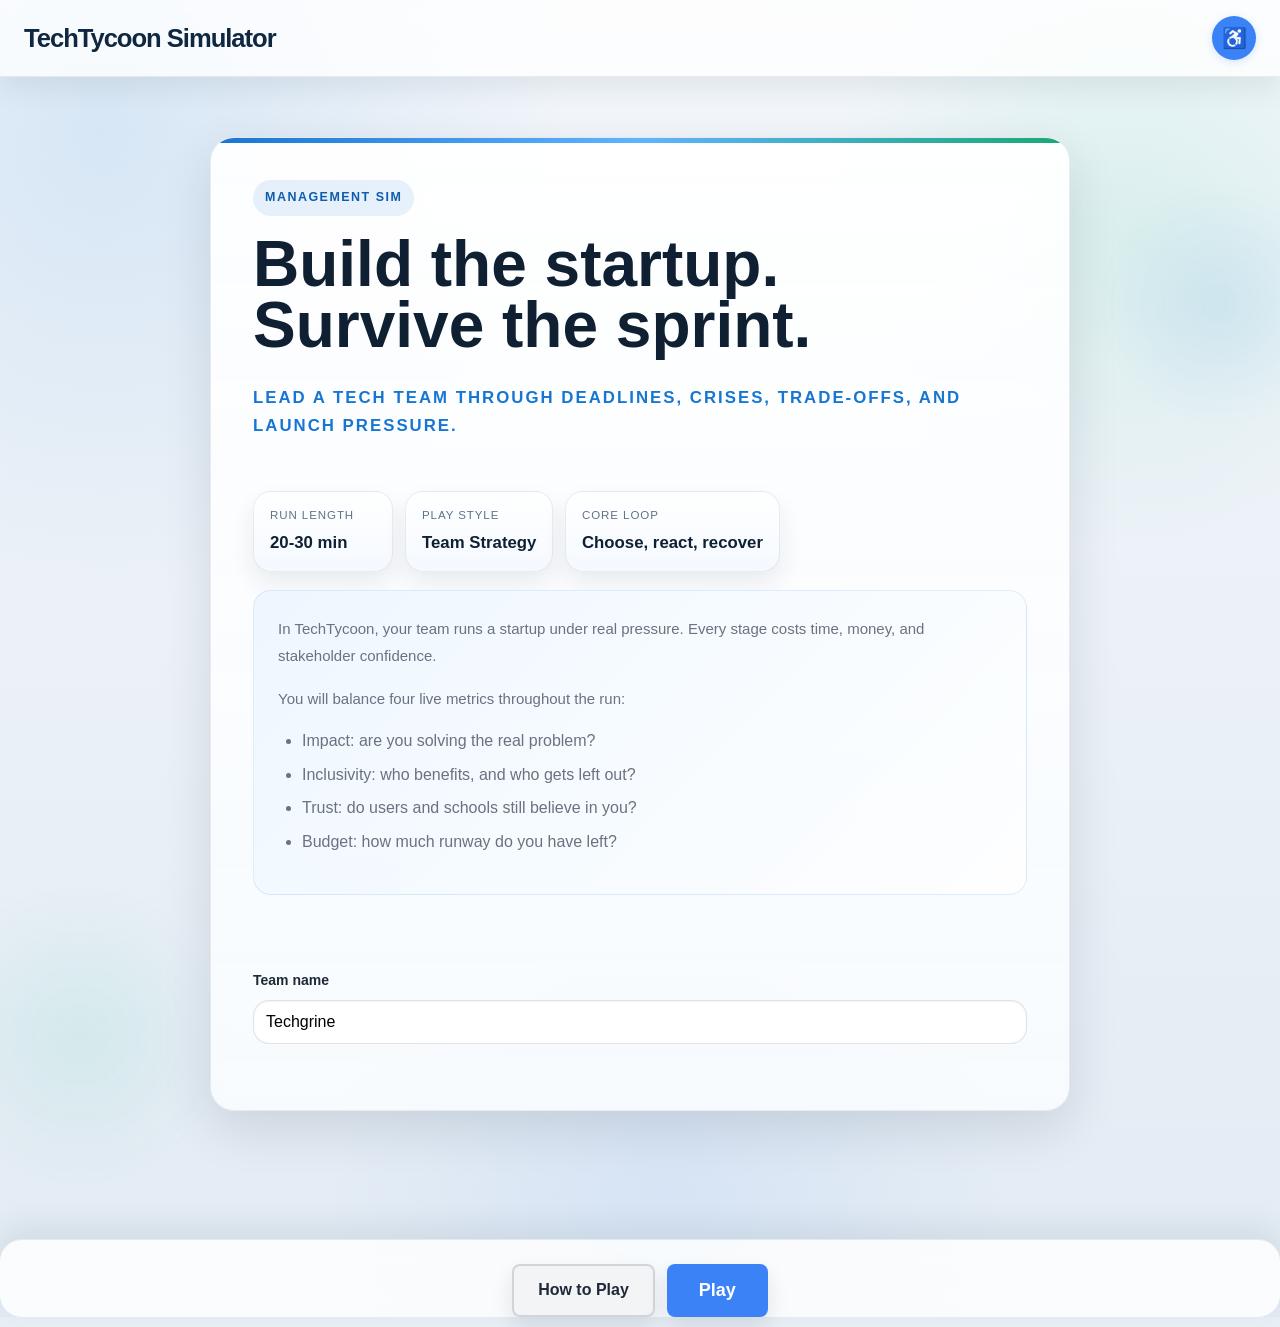
==== frontend/index.html @ 260cd744 "Add scenarios.json file" ====
<!DOCTYPE html>
<html lang="en">
<head>
  <meta charset="UTF-8">
  <meta name="viewport" content="width=device-width, initial-scale=1.0">
  <title>TechTycoon - Welcome</title>
  <link rel="stylesheet" href="css/base.css?v=20260316b">
  <link rel="stylesheet" href="css/avatars.css?v=20260316b">
</head>
<body class="page-landing">
  <nav class="topnav">
    <div class="topnav-content">
      <h1>TechTycoon Simulator</h1>
      <button class="access-btn" id="accessibility-toggle" aria-label="Accessibility settings" aria-expanded="false">&#9855;</button>
    </div>
  </nav>

  <div id="accessibility-panel" style="display: none;">
    <label>
      <input type="checkbox" id="high-contrast-toggle"> High Contrast Mode
    </label>
    <label>
      <input type="checkbox" id="big-text-toggle"> Large Text
    </label>
    <label>
      <input type="checkbox" id="tts-toggle"> Text-to-Speech
    </label>
    <button class="btn btn-primary" id="read-aloud-btn" style="display: none;">Read Aloud</button>
  </div>

  <main class="main-container main-container--menu">
    <section class="welcome-screen menu-shell">
      <div class="welcome-content menu-panel">
        <div class="menu-kicker">Management Sim</div>
        <h2>Build the startup. Survive the sprint.</h2>
        <p class="welcome-subtitle">Lead a tech team through deadlines, crises, trade-offs, and launch pressure.</p>

        <div class="menu-stat-row">
          <div class="menu-stat-card">
            <span>Run Length</span>
            <strong>20-30 min</strong>
          </div>
          <div class="menu-stat-card">
            <span>Play Style</span>
            <strong>Team Strategy</strong>
          </div>
          <div class="menu-stat-card">
            <span>Core Loop</span>
            <strong>Choose, react, recover</strong>
          </div>
        </div>

        <div class="welcome-description">
          <p>In TechTycoon, your team runs a startup under real pressure. Every stage costs time, money, and stakeholder confidence.</p>
          <p>You will balance four live metrics throughout the run:</p>
          <ul>
            <li>Impact: are you solving the real problem?</li>
            <li>Inclusivity: who benefits, and who gets left out?</li>
            <li>Trust: do users and schools still believe in you?</li>
            <li>Budget: how much runway do you have left?</li>
          </ul>
        </div>

        <div class="form-group">
          <label for="team-name">Team name</label>
          <input type="text" id="team-name" placeholder="Enter your team name" value="Techgrine">
        </div>
      </div>
    </section>
  </main>

  <footer class="nav-footer">
    <div class="button-group">
      <button class="btn btn-secondary" onclick="window.TechTycoonUI?.navigate('how-to-play.html') || (window.location.href='how-to-play.html')">How to Play</button>
      <button class="btn btn-primary btn-large" onclick="startGame()">Play</button>
    </div>
  </footer>

  <script src="js/gameState.js?v=20260316b"></script>
  <script src="js/accessibility.js?v=20260316b"></script>
  <script src="js/ui.js?v=20260316b"></script>
  <script src="js/index.js?v=20260316b"></script>
</body>
</html>
---- frontend/css/base.css ----
/* ============================================================================
   TECHTYCOON SIMULATOR — MULTI-PAGE APPLICATION
   Base styles for all pages
   ============================================================================ */

* {
  box-sizing: border-box;
}

html, body {
  margin: 0;
  padding: 0;
  min-height: 100vh;
  font-family: -apple-system, BlinkMacSystemFont, 'Segoe UI', 'Roboto', 'Oxygen', 'Ubuntu', 'Cantarell', sans-serif;
  background: #f8f9fa;
  color: #1f2937;
  line-height: 1.6;
  font-size: 16px;
}

/* ============================================================================
   TYPOGRAPHY
   ============================================================================ */
h1 {
  margin: 0;
  font-size: 24px;
  font-weight: 700;
  letter-spacing: -0.5px;
}

h2 {
  font-size: 28px;
  font-weight: 700;
  margin: 0 0 16px 0;
}

/* crisis badge that appears on critical stages */
.crisis-badge {
  display: inline-block;
  margin-top: 4px;
  background: #fee2e2;
  color: #b91c1c;
  padding: 2px 6px;
  border-radius: 4px;
  font-size: 14px;
  font-weight: 600;
}

h3 {
  font-size: 18px;
  font-weight: 600;
  margin: 0 0 12px 0;
}

p {
  margin: 0 0 16px 0;
  font-size: 15px;
  line-height: 1.7;
  color: #6b7280;
}

ul {
  margin: 0 0 16px 0;
  padding-left: 24px;
}

ul li {
  margin-bottom: 8px;
  color: #6b7280;
}

.problem-subinfo {
  font-size: 14px;
  color: #4b5563;
  margin: 4px 0;
}

/* ============================================================================
   TOP NAVIGATION BAR
   ============================================================================ */
.topnav {
  background: #ffffff;
  border-bottom: 1px solid #e5e7eb;
  box-shadow: 0 2px 8px rgba(0, 0, 0, 0.06);
  position: sticky;
  top: 0;
  z-index: 50;
}

.topnav-content {
  max-width: 1400px;
  margin: 0 auto;
  padding: 16px 24px;
  display: flex;
  justify-content: space-between;
  align-items: center;
  gap: 24px;
}

/* Progress bar */
.progress-bar-container {
  flex: 1;
  max-width: 400px;
  height: 6px;
  background: #e5e7eb;
  border-radius: 3px;
  overflow: hidden;
}

.progress-bar {
  height: 100%;
  width: 0;
  background: linear-gradient(90deg, #3b82f6, #06b6d4);
  transition: width 0.4s ease;
  border-radius: 3px;
}

/* Accessibility icon button */
.access-btn {
  position: relative;
  width: 44px;
  height: 44px;
  font-size: 20px;
  border: none;
  background: #3b82f6;
  color: white;
  border-radius: 50%;
  cursor: pointer;
  box-shadow: 0 2px 8px rgba(59, 130, 246, 0.2);
  transition: all 0.2s ease;
  flex-shrink: 0;
}

.access-btn:hover {
  background: #2563eb;
  box-shadow: 0 4px 12px rgba(59, 130, 246, 0.3);
  transform: translateY(-2px);
}

.access-btn:focus {
  outline: 3px solid #93c5fd;
  outline-offset: 2px;
}

/* ============================================================================
   ACCESSIBILITY PANEL
   ============================================================================ */
#accessibility-panel {
  position: absolute;
  /* position will be set by JS relative to the toggle button */
  background: #ffffff;
  border: 1px solid #e5e7eb;
  border-radius: 8px;
  padding: 16px;
  box-shadow: 0 8px 24px rgba(0, 0, 0, 0.15);
  display: none;
  z-index: 110;
  min-width: 220px;
}

#accessibility-panel label {
  display: block;
  margin-bottom: 12px;
  font-size: 14px;
  cursor: pointer;
}

#accessibility-panel input[type="checkbox"] {
  margin-right: 8px;
  width: 16px;
  height: 16px;
  cursor: pointer;
  accent-color: #3b82f6;
}

#accessibility-panel button {
  display: block;
  width: 100%;
  padding: 10px;
  margin-top: 12px;
  font-size: 13px;
}

/* ============================================================================
   MAIN LAYOUT
   ============================================================================ */
.main-container {
  display: flex;
  gap: 32px;
  max-width: 1400px;
  margin: 0 auto;
  padding: 32px 24px 96px; /* extra bottom padding for footer */
  min-height: calc(100vh - 80px);
  position: relative;
}

.main-container > div:not(.sidebar) {
  flex: 1;
  min-width: 0;
}

/* Stage page uses a vertical content flow: score strip above stage card */
.main-container.stage-main {
  flex-direction: column;
  gap: 12px;
}

.main-container.stage-main > * {
  width: 100%;
}

/* ============================================================================
   SIDEBAR (for stage page metrics)
   ============================================================================ */
.sidebar {
  width: 280px;
  flex-shrink: 0;
}

.sidebar-content {
  background: #ffffff;
  border-radius: 8px;
  padding: 24px;
  box-shadow: 0 2px 8px rgba(0, 0, 0, 0.06);
  position: sticky;
  top: 100px;
}

.sidebar-content h3 {
  margin: 0 0 16px 0;
  font-size: 14px;
  font-weight: 600;
  text-transform: uppercase;
  letter-spacing: 0.5px;
  color: #6b7280;
}

.metric-card {
  display: flex;
  justify-content: space-between;
  align-items: center;
  padding: 12px 0;
  border-bottom: 1px solid #f3f4f6;
  font-size: 14px;
}

.metric-card:last-child {
  border-bottom: none;
}

.metric-label {
  font-weight: 500;
  color: #6b7280;
}

.metric-value {
  font-weight: 700;
  font-size: 18px;
  color: #3b82f6;
}

.metric-card.budget-card {
  background: #fef3c7;
  padding: 12px;
  border-radius: 6px;
  margin-top: 12px;
}

.metric-card.budget-card .metric-value {
  color: #92400e;
}

/* ============================================================================
   WELCOME SCREEN
   ============================================================================ */
.welcome-screen {
  display: flex;
  align-items: center;
  justify-content: center;
  padding: 32px;
}

.welcome-content {
  max-width: 700px;
  text-align: center;
}

.welcome-content h2 {
  font-size: 36px;
  margin: 0 0 12px 0;
}

.welcome-subtitle {
  font-size: 18px;
  color: #6b7280;
  margin-bottom: 32px;
}

.welcome-description {
  text-align: left;
  background: #f0f9ff;
  padding: 24px;
  border-radius: 8px;
  margin-bottom: 32px;
  border-left: 4px solid #3b82f6;
}

.welcome-description p {
  font-size: 15px;
  line-height: 1.8;
}

.welcome-description ul {
  margin: 16px 0;
}

/* Form groups */
.form-group {
  margin: 24px 0;
}

.form-group label {
  display: block;
  margin-bottom: 8px;
  font-weight: 600;
  font-size: 14px;
  color: #1f2937;
}

.form-group input,
.form-group select {
  width: 100%;
  padding: 12px;
  border: 1px solid #d1d5db;
  border-radius: 6px;
  font-size: 16px;
  font-family: inherit;
}

.form-group input:focus,
.form-group select:focus {
  outline: none;
  border-color: #3b82f6;
  box-shadow: 0 0 0 3px rgba(59, 130, 246, 0.1);
}

/* ============================================================================
   BUTTONS
   ============================================================================ */
.btn {
  padding: 12px 24px;
  font-size: 16px;
  font-weight: 600;
  border: none;
  border-radius: 6px;
  cursor: pointer;
  transition: all 0.3s ease;
  text-decoration: none;
  display: inline-flex;
  align-items: center;
  justify-content: center;
  gap: 8px;
  white-space: nowrap;
}

.btn-primary {
  background: #3b82f6;
  color: white;
}

.btn-primary:hover {
  background: #2563eb;
  box-shadow: 0 4px 12px rgba(59, 130, 246, 0.3);
  transform: translateY(-2px);
}

.btn-primary:focus {
  outline: 3px solid rgba(59, 130, 246, 0.3);
  outline-offset: 2px;
}

.btn-primary:disabled {
  background: #9ca3af;
  cursor: not-allowed;
  opacity: 0.6;
  transform: none;
}

.btn-secondary {
  background: #f3f4f6;
  color: #1f2937;
  border: 2px solid #d1d5db;
}

.btn-secondary:hover {
  background: #e5e7eb;
  border-color: #9ca3af;
}

.btn-secondary:disabled {
  opacity: 0.5;
  cursor: not-allowed;
}

.btn-success {
  background: #10b981;
  color: white;
}

.btn-success:hover {
  background: #059669;
  box-shadow: 0 4px 12px rgba(16, 185, 129, 0.3);
}

.btn-large {
  padding: 16px 32px;
  font-size: 18px;
}

.button-group {
  display: flex;
  gap: 12px;
  justify-content: center;
  flex-wrap: wrap;
}

@media (max-width: 600px) {
  .button-group {
    flex-direction: column;
  }
  
  .btn {
    width: 100%;
  }
}

/* ============================================================================
   HIGH CONTRAST MODE
   ============================================================================ */
body.high-contrast {
  background: #000000;
  color: #ffffff;
}

body.high-contrast .topnav {
  background: #000000;
  border-bottom: 2px solid #ffffff;
}

body.high-contrast .sidebar-content {
  background: #000000;
  border: 2px solid #ffffff;
  color: #ffffff;
}

body.high-contrast #accessibility-panel {
  background: #000000;
  border: 2px solid #ffffff;
  color: #ffffff;
}

body.high-contrast #accessibility-panel label {
  color: #ffffff;
}

body.high-contrast #accessibility-panel button {
  background: #333333;
  color: #ffffff;
  border: 2px solid #ffffff;
}

body.high-contrast #accessibility-panel button:hover {
  background: #555555;
}

body.high-contrast .access-btn {
  background: #ffff00;
  color: #000000;
  border: 2px solid #ffffff;
}

body.high-contrast .access-btn:hover {
  background: #ffff00;
}

body.high-contrast p,
body.high-contrast .metric-label,
body.high-contrast ul li {
  color: #ffffff;
}

body.high-contrast .metric-value {
  color: #ffff00;
}

body.high-contrast .metric-card.budget-card {
  background: #003300;
  border: 2px solid #ffffff;
}

body.high-contrast .metric-card.budget-card .metric-value {
  color: #ffff00;
}

body.high-contrast .btn-primary {
  background: #ffff00;
  color: #000000;
  border: 2px solid #ffffff;
}

body.high-contrast .btn-primary:hover {
  background: #ffffff;
}

body.high-contrast .btn-secondary {
  background: #333333;
  color: #ffffff;
  border: 2px solid #ffffff;
}

body.high-contrast .btn-secondary:hover {
  background: #555555;
}

body.high-contrast .welcome-description {
  background: #1a1a1a;
  border-color: #ffff00;
}

/* ============================================================================
   BIG TEXT MODE
   ============================================================================ */
body.big-text {
  font-size: 18px;
}

body.big-text h1 {
  font-size: 28px;
}

body.big-text h2 {
  font-size: 32px;
}

body.big-text h3 {
  font-size: 22px;
}

body.big-text p {
  font-size: 18px;
}

body.big-text .topnav-content {
  padding: 20px 24px;
}

body.big-text .btn {
  padding: 16px 32px;
  font-size: 18px;
}

body.big-text .btn-large {
  padding: 20px 40px;
  font-size: 20px;
}

body.big-text .metric-value {
  font-size: 24px;
}

body.big-text .form-group input,
body.big-text .form-group select {
  padding: 16px;
  font-size: 18px;
}

/* ============================================================================
   RESPONSIVE DESIGN — MOBILE FRIENDLY
   ============================================================================ */

/* ---- TABLET BREAKPOINT (1024px and below) ---- */
@media (max-width: 1024px) {
  html, body {
    font-size: 15px;
  }

  h1 {
    font-size: 22px;
  }

  h2 {
    font-size: 26px;
  }

  h3 {
    font-size: 18px;
  }

  p {
    font-size: 14px;
  }

  .topnav-content {
    padding: 14px 20px;
    gap: 16px;
  }

  .main-container {
    flex-direction: column;
    gap: 20px;
    padding: 20px 24px 80px;
  }

  .sidebar {
    width: 100%;
    max-width: 100%;
  }

  .sidebar-content {
    display: grid;
    grid-template-columns: repeat(auto-fit, minmax(130px, 1fr));
    gap: 12px;
    position: static;
    top: 0;
    padding: 16px;
  }

  .sidebar-content h3 {
    grid-column: 1 / -1;
    margin-bottom: 8px;
  }

  .metric-card {
    flex-direction: column;
    text-align: center;
    border: 1px solid #e5e7eb;
    padding: 12px;
    background: #f9fafb;
    border-radius: 6px;
  }

  .metric-card:last-child {
    border-bottom: 1px solid #e5e7eb;
  }

  .metric-label {
    font-size: 12px;
  }

  .metric-value {
    font-size: 20px;
    margin-top: 4px;
  }

  .btn {
    padding: 11px 20px;
    font-size: 15px;
  }

  .btn-large {
    padding: 14px 28px;
    font-size: 16px;
  }
}

/* ---- SMALL TABLET / LANDSCAPE (768px and below) ---- */
@media (max-width: 768px) {
  html, body {
    font-size: 14px;
  }

  h1 {
    font-size: 18px;
  }

  h2 {
    font-size: 22px;
  }

  h3 {
    font-size: 16px;
  }

  p {
    font-size: 13px;
    line-height: 1.6;
  }

  .topnav {
    position: sticky;
    top: 0;
  }

  .topnav-content {
    flex-direction: column;
    align-items: stretch;
    padding: 12px 16px;
    gap: 10px;
  }

  .topnav h1 {
    font-size: 16px;
    margin-bottom: 4px;
  }

  .progress-bar-container {
    flex: 1;
    max-width: none;
    height: 5px;
  }

  .access-btn {
    width: 40px;
    height: 40px;
    font-size: 18px;
    margin-top: 4px;
  }

  .main-container {
    gap: 12px;
    padding: 12px 16px 70px;
    min-height: auto;
  }

  .sidebar-content {
    grid-template-columns: repeat(2, 1fr);
    gap: 10px;
    padding: 12px;
  }

  .sidebar-content h3 {
    font-size: 11px;
  }

  .metric-card {
    padding: 10px;
    font-size: 12px;
  }

  .metric-label {
    font-size: 11px;
  }

  .metric-value {
    font-size: 16px;
    margin-top: 3px;
  }

  .welcome-screen {
    padding: 16px;
  }

  .welcome-content {
    max-width: 100%;
  }

  .welcome-content h2 {
    font-size: 24px;
    margin-bottom: 8px;
  }

  .welcome-subtitle {
    font-size: 14px;
    margin-bottom: 16px;
  }

  .welcome-description {
    padding: 16px;
    margin-bottom: 16px;
  }

  .welcome-description ul {
    margin: 12px 0;
  }

  .welcome-description p {
    font-size: 13px;
  }

  .form-group {
    margin: 16px 0;
  }

  .form-group label {
    font-size: 13px;
    margin-bottom: 6px;
  }

  .form-group input,
  .form-group select {
    padding: 10px;
    font-size: 14px;
  }

  .btn {
    padding: 10px 16px;
    font-size: 13px;
    min-height: 40px;
  }

  .btn-large {
    padding: 12px 24px;
    font-size: 14px;
  }

  .button-group {
    gap: 10px;
  }

  #accessibility-panel {
    min-width: 180px;
    padding: 12px;
    font-size: 12px;
  }

  #accessibility-panel label {
    font-size: 12px;
    margin-bottom: 8px;
  }

  #accessibility-panel button {
    padding: 8px;
    font-size: 12px;
  }

  .nav-footer {
    padding: 12px 16px;
  }

  .crisis-badge {
    font-size: 12px;
  }

  body.big-text {
    font-size: 16px;
  }

  body.big-text h1 {
    font-size: 20px;
  }

  body.big-text h2 {
    font-size: 26px;
  }

  body.big-text .topnav-content {
    padding: 16px;
  }

  body.big-text .btn {
    padding: 12px 20px;
    font-size: 15px;
  }
}

/* ---- MOBILE BREAKPOINT (480px and below) ---- */
@media (max-width: 480px) {
  html, body {
    font-size: 13px;
  }

  h1 {
    font-size: 16px;
    margin: 0;
  }

  h2 {
    font-size: 20px;
    margin-bottom: 8px;
  }

  h3 {
    font-size: 15px;
  }

  p {
    font-size: 12px;
    margin-bottom: 12px;
    line-height: 1.5;
  }

  ul {
    margin: 8px 0;
    padding-left: 20px;
  }

  ul li {
    margin-bottom: 6px;
    font-size: 12px;
  }

  .topnav {
    position: sticky;
    top: 0;
    z-index: 100;
  }

  .topnav-content {
    flex-direction: column;
    align-items: stretch;
    padding: 10px 12px;
    gap: 8px;
  }

  .topnav h1 {
    font-size: 14px;
    margin: 0;
  }

  .progress-bar-container {
    height: 4px;
    max-width: 100%;
    margin-top: 6px;
  }

  .access-btn {
    align-self: flex-end;
    width: 40px;
    height: 40px;
    font-size: 18px;
    padding: 0;
    display: flex;
    align-items: center;
    justify-content: center;
    margin-top: 0;
  }

  .main-container {
    flex-direction: column;
    gap: 8px;
    padding: 8px 12px 65px;
    min-height: auto;
  }

  .sidebar {
    width: 100%;
    order: -1;
  }

  .sidebar-content {
    display: grid;
    grid-template-columns: repeat(2, 1fr);
    gap: 8px;
    padding: 10px;
    border-radius: 4px;
  }

  .sidebar-content h3 {
    grid-column: 1 / -1;
    font-size: 10px;
    margin: 0 0 4px 0;
    letter-spacing: 0.3px;
  }

  .metric-card {
    flex-direction: column;
    align-items: center;
    text-align: center;
    padding: 8px;
    gap: 4px;
    border: 1px solid #e5e7eb;
    border-radius: 4px;
    background: #f9fafb;
  }

  .metric-card:last-child {
    border-bottom: 1px solid #e5e7eb;
  }

  .metric-card.budget-card {
    grid-column: 1 / -1;
    margin-top: 4px;
  }

  .metric-label {
    font-size: 9px;
    font-weight: 500;
  }

  .metric-value {
    font-size: 14px;
    margin-top: 2px;
  }

  .welcome-screen {
    display: flex;
    align-items: center;
    justify-content: center;
    padding: 12px;
    min-height: calc(100vh - 120px);
  }

  .welcome-content {
    max-width: 100%;
    text-align: center;
  }

  .welcome-content h2 {
    font-size: 18px;
    margin: 0 0 6px 0;
  }

  .welcome-subtitle {
    font-size: 12px;
    color: #6b7280;
    margin-bottom: 12px;
  }

  .welcome-description {
    text-align: left;
    background: #f0f9ff;
    padding: 12px;
    border-radius: 6px;
    margin-bottom: 16px;
    border-left: 3px solid #3b82f6;
  }

  .welcome-description p {
    font-size: 12px;
    line-height: 1.5;
    margin-bottom: 8px;
  }

  .welcome-description ul {
    margin: 8px 0;
    padding-left: 18px;
  }

  .form-group {
    margin: 12px 0;
  }

  .form-group label {
    display: block;
    margin-bottom: 6px;
    font-weight: 600;
    font-size: 12px;
    color: #1f2937;
  }

  .form-group input,
  .form-group select {
    width: 100%;
    padding: 10px;
    border: 1px solid #d1d5db;
    border-radius: 4px;
    font-size: 13px;
    font-family: inherit;
  }

  .form-group input:focus,
  .form-group select:focus {
    outline: none;
    border-color: #3b82f6;
    box-shadow: 0 0 0 2px rgba(59, 130, 246, 0.1);
  }

  .btn {
    padding: 10px 14px;
    font-size: 12px;
    width: 100%;
    min-height: 44px;
    border-radius: 4px;
  }

  .btn-primary {
    background: #3b82f6;
    color: white;
  }

  .btn-primary:active {
    background: #1f40fb;
    transform: scale(0.98);
  }

  .btn-secondary {
    background: #f3f4f6;
    color: #1f2937;
    border: 1px solid #d1d5db;
  }

  .btn-secondary:active {
    background: #e5e7eb;
  }

  .btn-success {
    background: #10b981;
  }

  .btn-success:active {
    background: #047857;
  }

  .btn-large {
    padding: 12px 16px;
    font-size: 13px;
  }

  .button-group {
    flex-direction: column;
    gap: 8px;
  }

  .button-group .btn {
    width: 100%;
  }

  #accessibility-panel {
    position: fixed;
    right: 10px;
    bottom: 50px;
    max-width: 90%;
    min-width: 160px;
    padding: 10px;
    font-size: 11px;
    border-radius: 6px;
  }

  #accessibility-panel label {
    font-size: 11px;
    margin-bottom: 8px;
    display: flex;
    align-items: center;
  }

  #accessibility-panel input[type="checkbox"] {
    width: 16px;
    height: 16px;
    margin-right: 6px;
    min-width: 16px;
    flex-shrink: 0;
  }

  #accessibility-panel button {
    width: 100%;
    padding: 8px;
    margin-top: 8px;
    font-size: 11px;
    min-height: 36px;
  }

  .nav-footer {
    position: fixed;
    bottom: 10px;
    left: 12px;
    width: calc(100% - 24px);
    background: #ffffff;
    border-top: 1px solid #e5e7eb;
    padding: 10px 12px;
    box-shadow: 0 -2px 8px rgba(0, 0, 0, 0.06);
    z-index: 90;
    border-radius: 18px;
  }

  .nav-footer .button-group {
    gap: 8px;
  }

  .crisis-badge {
    font-size: 11px;
    padding: 2px 5px;
  }

  .problem-subinfo {
    font-size: 11px;
  }

  /* Big text mode adjustments for mobile */
  body.big-text {
    font-size: 15px;
  }

  body.big-text h1 {
    font-size: 18px;
  }

  body.big-text h2 {
    font-size: 24px;
  }

  body.big-text h3 {
    font-size: 18px;
  }

  body.big-text p {
    font-size: 15px;
  }

  body.big-text .topnav h1 {
    font-size: 16px;
  }

  body.big-text .btn {
    padding: 12px 16px;
    font-size: 14px;
    min-height: 48px;
  }

  body.big-text .metric-value {
    font-size: 16px;
  }

  body.big-text .form-group input,
  body.big-text .form-group select {
    padding: 12px;
    font-size: 15px;
  }

  /* High contrast mode adjustments for mobile */
  body.high-contrast .btn-primary {
    background: #ffff00;
    color: #000000;
  }

  body.high-contrast .access-btn {
    background: #ffff00;
    color: #000000;
  }
}

/* ---- VERY SMALL MOBILE (360px and below) ---- */
@media (max-width: 360px) {
  h1 {
    font-size: 14px;
  }

  h2 {
    font-size: 18px;
  }

  .topnav-content {
    padding: 8px 10px;
  }

  .topnav h1 {
    font-size: 12px;
  }

  .access-btn {
    width: 36px;
    height: 36px;
    font-size: 16px;
  }

  .btn {
    padding: 9px 12px;
    font-size: 11px;
    min-height: 40px;
  }

  .sidebar-content {
    grid-template-columns: 1fr;
    padding: 8px;
  }

  .sidebar-content h3 {
    font-size: 9px;
  }

  .metric-label {
    font-size: 8px;
  }

  .metric-value {
    font-size: 13px;
  }

  #accessibility-panel {
    min-width: 140px;
    font-size: 10px;
  }

  #accessibility-panel button {
    padding: 6px;
    font-size: 10px;
  }

  .welcome-content h2 {
    font-size: 16px;
  }

  .welcome-subtitle {
    font-size: 11px;
  }

  .main-container {
    padding: 6px 10px 56px;
    gap: 6px;
  }
}

/* ============================================================================
   GAME UI POLISH LAYER
   Shared motion, background, HUD, notifications, and page transitions
   ============================================================================ */

:root {
  --tt-bg: #edf3f8;
  --tt-surface: rgba(255, 255, 255, 0.88);
  --tt-surface-strong: rgba(255, 255, 255, 0.96);
  --tt-border: rgba(15, 23, 42, 0.08);
  --tt-text: #102033;
  --tt-text-soft: #526175;
  --tt-accent: #1776d2;
  --tt-accent-strong: #0f5cad;
  --tt-positive: #198754;
  --tt-negative: #b84747;
  --tt-warning: #c98418;
  --tt-shadow: 0 18px 50px rgba(16, 32, 51, 0.12);
  --tt-shadow-soft: 0 10px 26px rgba(16, 32, 51, 0.08);
}

html {
  background: linear-gradient(180deg, #f4f8fb 0%, #e7eef5 100%);
}

body {
  background:
    radial-gradient(circle at 8% 10%, rgba(23, 118, 210, 0.12), transparent 28%),
    radial-gradient(circle at 88% 18%, rgba(16, 185, 129, 0.1), transparent 20%),
    radial-gradient(circle at 52% 90%, rgba(59, 130, 246, 0.08), transparent 25%),
    linear-gradient(180deg, #f3f7fb 0%, #ebf1f7 48%, #e2ebf4 100%);
  color: var(--tt-text);
  opacity: 0;
  transform: translateY(14px) scale(0.992);
  transition: opacity 220ms ease, transform 280ms ease;
  overflow-x: hidden;
}

body::before,
body::after {
  content: "";
  position: fixed;
  inset: auto;
  border-radius: 999px;
  pointer-events: none;
  z-index: 0;
  filter: blur(8px);
  opacity: 0.6;
  animation: floatOrb 18s ease-in-out infinite;
}

body::before {
  width: 240px;
  height: 240px;
  top: 14%;
  right: -60px;
  background: radial-gradient(circle, rgba(23, 118, 210, 0.16) 0%, rgba(23, 118, 210, 0) 72%);
}

body::after {
  width: 300px;
  height: 300px;
  left: -70px;
  bottom: 10%;
  background: radial-gradient(circle, rgba(16, 185, 129, 0.14) 0%, rgba(16, 185, 129, 0) 72%);
  animation-duration: 23s;
}

body.page-ready {
  opacity: 1;
  transform: translateY(0) scale(1);
}

body.page-exit {
  opacity: 1;
  transform: none;
}

body.page-exit > *:not(.loading-overlay) {
  opacity: 0;
  transform: translateY(8px) scale(0.994);
  transition: opacity 220ms ease, transform 280ms ease;
}

body > * {
  position: relative;
  z-index: 1;
}

.topnav {
  background: rgba(255, 255, 255, 0.78);
  backdrop-filter: blur(16px);
  border-bottom: 1px solid rgba(15, 23, 42, 0.08);
  box-shadow: 0 12px 28px rgba(16, 32, 51, 0.08);
}

.topnav-content {
  min-height: 72px;
}

.topnav h1,
.nav-top h1 {
  color: #0f2740;
  letter-spacing: -0.04em;
  text-shadow: 0 1px 0 rgba(255, 255, 255, 0.7);
}

.page-landing .topnav h1,
.page-rules .nav-top h1 {
  font-size: clamp(1.3rem, 2vw, 1.8rem);
}

.progress-bar-container {
  background: rgba(15, 23, 42, 0.08);
  box-shadow: inset 0 1px 2px rgba(15, 23, 42, 0.08);
}

.progress-bar {
  background: linear-gradient(90deg, #1776d2 0%, #34a0ff 45%, #19a974 100%);
  box-shadow: 0 0 18px rgba(23, 118, 210, 0.28);
}

.main-container {
  padding-top: 28px;
}

.welcome-content,
.stage-container,
.results-container,
.rules-container,
.sidebar-content,
#deadline-strip,
#summary-section {
  background: linear-gradient(180deg, rgba(255, 255, 255, 0.94) 0%, rgba(249, 252, 255, 0.9) 100%);
  border: 1px solid rgba(15, 23, 42, 0.08);
  border-radius: 24px;
  box-shadow: var(--tt-shadow);
}

.welcome-content,
.rules-container,
.results-container {
  overflow: hidden;
}

.page-landing .welcome-content {
  position: relative;
  padding: 42px;
  max-width: 860px;
  text-align: left;
}

.page-landing .welcome-content::before,
.page-rules .rules-container::before,
.page-results .results-container::before,
.page-stage .stage-container::before {
  content: "";
  position: absolute;
  inset: 0 0 auto 0;
  height: 5px;
  background: linear-gradient(90deg, #1776d2, #5eb4ff, #19a974);
}

.page-landing .welcome-content h2 {
  font-size: clamp(2.2rem, 5vw, 4rem);
  line-height: 0.95;
  margin-bottom: 10px;
}

.page-landing .welcome-subtitle {
  font-size: 1.05rem;
  letter-spacing: 0.12em;
  text-transform: uppercase;
  color: #1776d2;
  font-weight: 700;
}

.welcome-description {
  border-left: 0;
  border: 1px solid rgba(23, 118, 210, 0.12);
  background: linear-gradient(135deg, rgba(236, 246, 255, 0.9), rgba(255, 255, 255, 0.88));
  border-radius: 18px;
}

.form-group input,
.form-group select,
#team-hint,
#summary-section,
.metric-box,
.decision-example,
.highlight-box {
  border-radius: 16px;
}

.form-group input,
.form-group select {
  background: rgba(255, 255, 255, 0.95);
  border: 1px solid rgba(15, 23, 42, 0.12);
  box-shadow: inset 0 1px 2px rgba(15, 23, 42, 0.05);
}

#deadline-strip {
  position: relative;
  overflow: hidden;
  border-left: 0 !important;
  background: linear-gradient(135deg, rgba(255, 244, 232, 0.96), rgba(255, 250, 242, 0.92)) !important;
}

#deadline-strip::after {
  content: "";
  position: absolute;
  inset: 0;
  background: linear-gradient(120deg, transparent 0%, rgba(255, 255, 255, 0.55) 45%, transparent 100%);
  transform: translateX(-120%);
  animation: stripShimmer 5.5s linear infinite;
}

.score-strip {
  position: relative;
  isolation: isolate;
}

.score-strip .metric-card {
  min-height: 92px;
  display: flex;
  flex-direction: column;
  justify-content: center;
  align-items: center;
  text-align: center;
  gap: 8px;
}

.metric-card {
  position: relative;
  overflow: hidden;
  background: linear-gradient(180deg, rgba(255, 255, 255, 0.96), rgba(242, 248, 255, 0.9));
  border: 1px solid rgba(15, 23, 42, 0.08);
  border-radius: 18px;
  box-shadow: var(--tt-shadow-soft);
  transition: transform 180ms ease, box-shadow 180ms ease, border-color 180ms ease;
}

.metric-card:hover {
  transform: translateY(-2px);
  box-shadow: 0 16px 30px rgba(16, 32, 51, 0.11);
}

.metric-card::after {
  content: "";
  position: absolute;
  inset: 0;
  background: linear-gradient(135deg, rgba(255, 255, 255, 0.18), transparent 55%);
  pointer-events: none;
}

.metric-label {
  text-transform: uppercase;
  letter-spacing: 0.08em;
  font-size: 0.72rem;
  color: #5d6f84;
}

.metric-value {
  font-size: clamp(1.25rem, 2vw, 1.7rem);
  color: #102033;
}

.metric-card.budget-card {
  background: linear-gradient(135deg, rgba(255, 245, 221, 0.98), rgba(255, 250, 237, 0.95));
  border-color: rgba(201, 132, 24, 0.2);
}

.metric-card.budget-card .metric-value {
  color: #8d5a0c;
}

.metric-flash-positive,
.metric-flash-negative,
.metric-flash-neutral {
  animation: hudPulse 650ms ease;
}

.metric-flash-positive {
  box-shadow: 0 0 0 4px rgba(25, 135, 84, 0.16), 0 16px 34px rgba(25, 135, 84, 0.16);
}

.metric-flash-negative {
  box-shadow: 0 0 0 4px rgba(184, 71, 71, 0.16), 0 16px 34px rgba(184, 71, 71, 0.18);
}

.metric-flash-neutral {
  box-shadow: 0 0 0 4px rgba(23, 118, 210, 0.16), 0 16px 34px rgba(23, 118, 210, 0.14);
}

.btn {
  border-radius: 16px;
  box-shadow: 0 10px 22px rgba(16, 32, 51, 0.1);
  transition: transform 140ms ease, box-shadow 180ms ease, background 180ms ease, border-color 180ms ease;
}

.btn:hover:not(:disabled) {
  transform: translateY(-2px);
}

.btn:active:not(:disabled) {
  transform: translateY(1px) scale(0.985);
  box-shadow: 0 6px 12px rgba(16, 32, 51, 0.12);
}

.btn:focus-visible,
.choice-card:focus-visible,
.avatar-card:focus-within,
.problem-card:focus-within,
input:focus-visible,
select:focus-visible,
button:focus-visible {
  outline: 3px solid rgba(23, 118, 210, 0.28);
  outline-offset: 3px;
}

.nav-footer {
  background: rgba(255, 255, 255, 0.82);
  backdrop-filter: blur(14px);
  border-top: 1px solid rgba(15, 23, 42, 0.08);
  box-shadow: 0 -12px 30px rgba(16, 32, 51, 0.08);
  margin-bottom: 10px;
  border-radius: 22px;
}

.notification-stack {
  position: fixed;
  top: 92px;
  right: 18px;
  z-index: 140;
  display: grid;
  gap: 10px;
  width: min(360px, calc(100vw - 28px));
}

.sim-notification {
  padding: 14px 16px;
  border-radius: 16px;
  border: 1px solid rgba(15, 23, 42, 0.08);
  background: rgba(255, 255, 255, 0.98);
  box-shadow: var(--tt-shadow);
  transform: translateX(30px);
  opacity: 0;
  transition: transform 220ms ease, opacity 220ms ease;
}

.sim-notification strong {
  display: block;
  color: #102033;
  margin-bottom: 4px;
}

.sim-notification p {
  margin: 0;
  color: #526175;
  font-size: 0.9rem;
}

.sim-notification.is-visible {
  transform: translateX(0);
  opacity: 1;
}

.sim-notification--success {
  border-left: 5px solid #198754;
}

.sim-notification--warning {
  border-left: 5px solid #c98418;
}

.sim-notification--danger {
  border-left: 5px solid #b84747;
}

.sim-notification--info {
  border-left: 5px solid #1776d2;
}

.fx-layer {
  position: absolute;
  inset: 0;
  pointer-events: none;
  z-index: 165;
}

.floating-delta {
  position: absolute;
  display: grid;
  gap: 6px;
  transform: translate(-50%, 0);
  opacity: 0;
  transition: transform 900ms ease, opacity 240ms ease;
}

.floating-delta.is-visible {
  transform: translate(-50%, -52px);
  opacity: 1;
}

.floating-delta__item {
  display: inline-flex;
  gap: 8px;
  align-items: center;
  width: fit-content;
  max-width: 280px;
  padding: 8px 12px;
  border-radius: 999px;
  background: rgba(255, 255, 255, 0.96);
  border: 1px solid rgba(15, 23, 42, 0.08);
  box-shadow: 0 14px 26px rgba(16, 32, 51, 0.12);
  font-size: 0.85rem;
}

.floating-delta__label {
  text-transform: uppercase;
  letter-spacing: 0.08em;
  font-size: 0.68rem;
}

.floating-delta__item--positive strong::before {
  content: "+ ";
}

.floating-delta__item--positive {
  color: #12663f;
}

.floating-delta__item--negative {
  color: #8f2f2f;
}

.floating-delta__item--negative strong::before {
  content: "- ";
}

.floating-delta__item--neutral {
  color: #0f5cad;
}

.day-overlay {
  position: fixed;
  inset: 0;
  display: grid;
  place-items: center;
  pointer-events: none;
  opacity: 0;
  z-index: 150;
  transition: opacity 220ms ease;
  background: rgba(17, 25, 40, 0.16);
  backdrop-filter: blur(5px);
}

.day-overlay.is-visible {
  opacity: 1;
}

.loading-overlay {
  position: fixed;
  inset: 0;
  display: grid;
  place-items: center;
  padding: 24px;
  background:
    radial-gradient(circle at 20% 18%, rgba(94, 180, 255, 0.24), transparent 26%),
    radial-gradient(circle at 78% 20%, rgba(86, 213, 141, 0.16), transparent 18%),
    radial-gradient(circle at 52% 76%, rgba(255, 214, 107, 0.16), transparent 20%),
    linear-gradient(180deg, rgba(7, 16, 31, 0.8), rgba(8, 20, 39, 0.92));
  backdrop-filter: blur(14px);
  opacity: 0;
  pointer-events: none;
  z-index: 220;
  transition: opacity 220ms ease;
}

.loading-overlay.is-visible {
  opacity: 1;
}

.loading-overlay__panel {
  position: fixed;
  top: 50%;
  left: 50%;
  width: min(540px, calc(100vw - 32px));
  min-height: 440px;
  padding: 28px;
  border-radius: 32px;
  text-align: center;
  background:
    linear-gradient(180deg, rgba(255, 255, 255, 0.96), rgba(235, 244, 255, 0.9)),
    linear-gradient(135deg, rgba(255, 255, 255, 0.18), transparent 60%);
  border: 1px solid rgba(148, 181, 218, 0.28);
  box-shadow:
    0 30px 80px rgba(7, 18, 34, 0.34),
    inset 0 1px 0 rgba(255, 255, 255, 0.75);
  transform: translate(-50%, -50%);
  overflow: hidden;
  display: block;
}

.loading-overlay__panel::before {
  content: "";
  position: absolute;
  inset: 0 0 auto 0;
  height: 5px;
  background: linear-gradient(90deg, #1776d2, #53b4ff, #56d58d, #ffd66b);
}

.loading-overlay__page-hint {
  position: fixed;
  top: 18px;
  left: 50%;
  transform: translateX(-50%);
  width: min(720px, calc(100vw - 32px));
  text-align: center;
  color: #dbeafe;
  font-family: "Cavolini", "Segoe Print", "Comic Sans MS", cursive;
  font-size: 1.08rem;
  line-height: 1.2;
  z-index: 230;
}

.loading-overlay__hint {
  position: absolute;
  top: 20px;
  left: 50%;
  transform: translateX(-50%);
  width: calc(100% - 56px);
  text-align: center;
  color: #46627f;
  font-family: "Cavolini", "Segoe Print", "Comic Sans MS", cursive;
  font-size: 1.05rem;
  line-height: 1.2;
  z-index: 4;
}

.loading-overlay__scene {
  position: absolute;
  top: 50%;
  left: 50%;
  width: 220px;
  height: 220px;
  margin: 0;
  display: grid;
  place-items: center;
  overflow: visible;
  border-radius: 50%;
  transform: translate(-50%, -50%);
  background:
    radial-gradient(circle, rgba(214, 230, 248, 0.56) 0%, rgba(202, 222, 244, 0.24) 42%, transparent 62%);
}

.loading-grid,
.loading-orbit {
  position: absolute;
  border-radius: 50%;
}

.loading-grid {
  inset: 12px;
  border: 1px dashed rgba(23, 118, 210, 0.12);
  opacity: 0.9;
}

.loading-grid::before,
.loading-grid::after {
  content: "";
  position: absolute;
  inset: 50%;
  background: rgba(23, 118, 210, 0.08);
  transform: translate(-50%, -50%);
}

.loading-grid::before {
  width: 1px;
  height: 100%;
}

.loading-grid::after {
  width: 100%;
  height: 1px;
}

.loading-orbit {
  inset: 0;
  border: 1px solid rgba(23, 118, 210, 0.12);
}

.loading-orbit--outer {
  animation: loadingSpinClockwise 8s linear infinite;
}

.loading-orbit--mid {
  inset: 24px;
  border-style: dashed;
  border-color: rgba(83, 180, 255, 0.28);
  animation: loadingSpinCounter 6.5s linear infinite;
}

.loading-orbit--inner {
  inset: 52px;
  border-color: rgba(86, 213, 141, 0.28);
  animation: loadingSpinClockwise 4.8s linear infinite;
}

.loading-hub {
  position: relative;
  width: 94px;
  height: 94px;
  border-radius: 50%;
  display: grid;
  place-items: center;
  background: radial-gradient(circle, rgba(255, 255, 255, 0.98) 0%, rgba(233, 244, 255, 0.92) 62%, rgba(207, 227, 248, 0.72) 100%);
  box-shadow:
    0 18px 36px rgba(16, 32, 51, 0.15),
    inset 0 0 0 1px rgba(23, 118, 210, 0.08);
}

.loading-hub__core,
.loading-hub__pulse {
  position: absolute;
  border-radius: 50%;
}

.loading-hub__core {
  width: 26px;
  height: 26px;
  background: linear-gradient(135deg, #1776d2, #53b4ff);
  box-shadow: 0 0 28px rgba(23, 118, 210, 0.42);
}

.loading-hub__pulse {
  width: 58px;
  height: 58px;
  border: 2px solid rgba(23, 118, 210, 0.18);
  animation: loadingPulse 2.1s ease-in-out infinite;
}

.loading-node {
  position: absolute;
  top: 50%;
  left: 50%;
  width: 18px;
  height: 18px;
  margin: -9px 0 0 -9px;
  border-radius: 50%;
  box-shadow: 0 0 0 6px rgba(255, 255, 255, 0.16);
}

.loading-node--blue {
  background: linear-gradient(135deg, #1776d2, #53b4ff);
  animation: loadingNodeOuter 4.2s linear infinite;
}

.loading-node--gold {
  background: linear-gradient(135deg, #d59a1e, #ffd66b);
  animation: loadingNodeMid 3.4s linear infinite;
}

.loading-node--green {
  background: linear-gradient(135deg, #129b67, #56d58d);
  animation: loadingNodeInner 2.8s linear infinite;
}

.loading-overlay__button {
  position: absolute;
  top: 50%;
  left: 50%;
  min-width: 230px;
  padding: 15px 30px;
  border: 0;
  border-radius: 999px;
  background: linear-gradient(135deg, #102f4e, #1776d2, #2e93f3);
  color: #fff;
  font: inherit;
  font-weight: 800;
  letter-spacing: 0.08em;
  text-transform: uppercase;
  box-shadow: 0 18px 32px rgba(23, 118, 210, 0.28);
  margin: 0;
  transform: translate(-50%, -50%);
  z-index: 3;
}

.day-overlay__panel {
  min-width: min(560px, calc(100vw - 32px));
  text-align: center;
  padding: 28px 24px;
  border-radius: 24px;
  background: linear-gradient(180deg, rgba(255, 255, 255, 0.98), rgba(244, 249, 255, 0.94));
  border: 1px solid rgba(15, 23, 42, 0.08);
  box-shadow: 0 30px 80px rgba(16, 32, 51, 0.18);
  transform: translateY(12px) scale(0.96);
  transition: transform 260ms ease;
}

.day-overlay.is-visible .day-overlay__panel {
  transform: translateY(0) scale(1);
}

.day-overlay.is-tense .day-overlay__panel {
  background: linear-gradient(180deg, rgba(255, 246, 246, 0.98), rgba(255, 250, 250, 0.94));
}

.day-overlay__eyebrow {
  font-size: 0.78rem;
  text-transform: uppercase;
  letter-spacing: 0.12em;
  color: #1776d2;
  font-weight: 800;
}

.day-overlay.is-tense .day-overlay__eyebrow {
  color: #b84747;
}

.day-overlay__title {
  margin: 10px 0 8px;
  font-size: clamp(2rem, 5vw, 3.6rem);
  line-height: 0.95;
}

.day-overlay__meta {
  margin: 0;
  font-size: 1rem;
  color: #526175;
}

.reveal-item {
  opacity: 0;
  transform: translateY(18px) scale(0.985);
  transition:
    opacity 360ms ease,
    transform 420ms cubic-bezier(.2,.8,.2,1);
  transition-delay: calc(var(--reveal-index, 0) * 45ms);
}

.reveal-item--visible,
body.page-ready .reveal-item {
  opacity: 1;
  transform: translateY(0) scale(1);
}

.page-rules .rules-container {
  padding: 36px;
  background: linear-gradient(180deg, rgba(255, 255, 255, 0.97), rgba(248, 251, 255, 0.93));
}

.page-rules .nav-top {
  background: rgba(255, 255, 255, 0.82);
  backdrop-filter: blur(14px);
  border-bottom: 1px solid rgba(15, 23, 42, 0.08);
  box-shadow: 0 12px 28px rgba(16, 32, 51, 0.08);
}

.page-rules .metric-box,
.page-rules .decision-example,
.page-rules .highlight-box {
  box-shadow: var(--tt-shadow-soft);
  border: 1px solid rgba(15, 23, 42, 0.08);
}

.page-results .results-title {
  font-size: clamp(2rem, 4vw, 3.25rem);
}

.results-badges {
  display: flex;
  flex-wrap: wrap;
  gap: 10px;
  justify-content: center;
  margin: 18px 0 6px;
}

.results-badge {
  display: inline-flex;
  align-items: center;
  gap: 8px;
  padding: 10px 14px;
  border-radius: 999px;
  background: linear-gradient(135deg, rgba(23, 118, 210, 0.12), rgba(94, 180, 255, 0.18));
  border: 1px solid rgba(23, 118, 210, 0.12);
  color: #0f5cad;
  font-weight: 700;
  box-shadow: 0 10px 18px rgba(16, 32, 51, 0.08);
}

.results-block {
  opacity: 0;
  transform: translateY(16px);
}

.results-block.reveal-item--visible,
body.page-ready .results-block.reveal-item {
  opacity: 1;
  transform: translateY(0);
}

body.high-contrast {
  background: #000;
  color: #fff;
}

body.high-contrast::before,
body.high-contrast::after {
  display: none;
}

body.high-contrast .topnav,
body.high-contrast .nav-top,
body.high-contrast .nav-footer,
body.high-contrast .welcome-content,
body.high-contrast .stage-container,
body.high-contrast .results-container,
body.high-contrast .rules-container,
body.high-contrast #deadline-strip,
body.high-contrast .sidebar-content,
body.high-contrast .metric-card,
body.high-contrast .sim-notification,
body.high-contrast .day-overlay__panel,
body.high-contrast .floating-delta__item {
  background: #000 !important;
  color: #fff !important;
  border-color: #fff !important;
  box-shadow: none !important;
}

body.high-contrast .metric-label,
body.high-contrast .day-overlay__meta,
body.high-contrast .sim-notification p,
body.high-contrast p,
body.high-contrast li {
  color: #fff !important;
}

body.high-contrast h1,
body.high-contrast h2,
body.high-contrast h3,
body.high-contrast h4,
body.high-contrast strong,
body.high-contrast .results-title,
body.high-contrast .results-message strong,
body.high-contrast .day-overlay__title,
body.high-contrast .loading-overlay__button,
body.high-contrast .topnav h1,
body.high-contrast .nav-top h1 {
  color: #fff !important;
  text-shadow: none !important;
}

body.high-contrast .panel-kicker,
body.high-contrast .menu-kicker,
body.high-contrast .problem-theme,
body.high-contrast .problem-subinfo,
body.high-contrast .avatar-tag,
body.high-contrast .team-counter-card span,
body.high-contrast .team-counter-card strong,
body.high-contrast .team-counter-card small,
body.high-contrast .menu-stat-card span,
body.high-contrast .menu-stat-card strong,
body.high-contrast .problem-stat-chip span,
body.high-contrast .problem-stat-chip strong,
body.high-contrast .brief-stat-card span,
body.high-contrast .brief-stat-card strong,
body.high-contrast .brief-stat-card small,
body.high-contrast .brief-chip,
body.high-contrast .team-hint-panel,
body.high-contrast .results-badge,
body.high-contrast .loading-overlay__button,
body.high-contrast .loading-overlay__panel,
body.high-contrast .loading-overlay__hint,
body.high-contrast .loading-overlay__page-hint,
body.high-contrast #summary-section,
body.high-contrast #summary-section *,
body.high-contrast .brief-hero,
body.high-contrast .brief-hero *,
body.high-contrast .brief-panel,
body.high-contrast .brief-panel *,
body.high-contrast .results-message,
body.high-contrast .results-message *,
body.high-contrast .reflection-section,
body.high-contrast .reflection-section *,
body.high-contrast .score-label {
  color: #fff !important;
}

body.high-contrast .panel-kicker,
body.high-contrast .menu-kicker,
body.high-contrast .avatar-tag,
body.high-contrast .brief-chip,
body.high-contrast .results-badge {
  background: #000 !important;
  border: 2px solid #fff !important;
  box-shadow: none !important;
}

body.high-contrast .team-counter-card,
body.high-contrast .menu-stat-card,
body.high-contrast .problem-stat-chip,
body.high-contrast .brief-stat-card,
body.high-contrast .team-hint-panel,
body.high-contrast .brief-hero,
body.high-contrast .brief-panel,
body.high-contrast #summary-section,
body.high-contrast .reflection-section {
  background: #000 !important;
  border: 2px solid #fff !important;
  box-shadow: none !important;
}

body.high-contrast .metric-value,
body.high-contrast .score-value,
body.high-contrast #impact-score,
body.high-contrast #inclusivity-score,
body.high-contrast #trust-score,
body.high-contrast #final-impact,
body.high-contrast #final-inclusivity,
body.high-contrast #final-trust {
  color: #ffff00 !important;
}

body.high-contrast #budget-score,
body.high-contrast #final-budget {
  color: #ffff00 !important;
}

@keyframes floatOrb {
  0%, 100% { transform: translate3d(0, 0, 0); }
  50% { transform: translate3d(0, 16px, 0); }
}

@keyframes hudPulse {
  0% { transform: scale(1); }
  40% { transform: scale(1.03); }
  100% { transform: scale(1); }
}

@keyframes stripShimmer {
  0% { transform: translateX(-120%); }
  100% { transform: translateX(120%); }
}

@media (prefers-reduced-motion: reduce) {
  body,
  .btn,
  .metric-card,
  .sim-notification,
  .floating-delta,
  .day-overlay,
  .day-overlay__panel,
  .reveal-item,
  .progress-bar {
    transition: none !important;
    animation: none !important;
  }

  body {
    opacity: 1;
    transform: none;
  }

  .reveal-item {
    opacity: 1;
    transform: none;
  }

  #deadline-strip::after,
  body::before,
  body::after {
    display: none;
  }
}

/* ============================================================================
   FINAL SCREEN POLISH
   Page-specific menu, selection, brief, and roster styling
   ============================================================================ */

.main-container--menu,
.main-container--selection {
  align-items: stretch;
}

.menu-shell {
  width: 100%;
}

.menu-panel {
  min-height: 70vh;
  display: grid;
  align-content: center;
  gap: 18px;
}

.menu-kicker,
.panel-kicker {
  width: fit-content;
  padding: 8px 12px;
  border-radius: 999px;
  background: rgba(23, 118, 210, 0.1);
  color: #0f5cad;
  font-size: 0.78rem;
  font-weight: 800;
  letter-spacing: 0.12em;
  text-transform: uppercase;
}

.menu-stat-row,
.problem-stat-row,
.brief-stats-grid,
.brief-chip-row {
  display: flex;
  flex-wrap: wrap;
  gap: 12px;
}

.menu-stat-card,
.problem-stat-chip,
.brief-stat-card,
.team-counter-card,
.brief-panel,
.team-hint-panel {
  background: linear-gradient(180deg, rgba(255,255,255,0.96), rgba(244,249,255,0.9));
  border: 1px solid rgba(15,23,42,0.08);
  border-radius: 18px;
  box-shadow: 0 12px 24px rgba(16, 32, 51, 0.08);
}

.menu-stat-card,
.problem-stat-chip,
.team-counter-card {
  padding: 14px 16px;
  min-width: 140px;
}

.menu-stat-card span,
.problem-stat-chip span,
.brief-stat-card span,
.team-counter-card span {
  display: block;
  font-size: 0.72rem;
  text-transform: uppercase;
  letter-spacing: 0.08em;
  color: #617387;
}

.menu-stat-card strong,
.problem-stat-chip strong,
.brief-stat-card strong,
.team-counter-card strong {
  display: block;
  margin-top: 6px;
  color: #102033;
  font-size: 1.05rem;
}

.selection-panel {
  width: 100%;
}

.panel-intro {
  display: grid;
  gap: 8px;
  margin-bottom: 24px;
}

.panel-intro--split {
  grid-template-columns: 1fr auto;
  align-items: start;
  gap: 18px;
}

.problem-subinfo {
  margin-top: 12px;
  font-size: 0.82rem;
  color: #526175;
}

.avatar-tag {
  margin-bottom: 10px;
  padding: 6px 10px;
  border-radius: 999px;
  background: rgba(23, 118, 210, 0.1);
  color: #0f5cad;
  font-size: 0.72rem;
  font-weight: 700;
  text-transform: uppercase;
  letter-spacing: 0.08em;
}

.avatar-grid--team {
  grid-template-columns: repeat(auto-fit, minmax(180px, 1fr));
}

.avatar-card--team {
  min-height: 190px;
}

.team-counter-card {
  text-align: center;
  min-width: 170px;
}

.team-counter-card small {
  color: #617387;
}

.team-hint-panel {
  margin: 12px 0 18px;
  padding: 16px;
}

.problem-stat-row {
  justify-content: center;
}

.problem-stat-chip,
.brief-stat-card {
  display: grid;
  gap: 4px;
  place-items: center;
  text-align: center;
}

.brief-shell {
  display: grid;
  gap: 20px;
}

.brief-hero {
  padding: 24px;
  border-radius: 20px;
  background: linear-gradient(135deg, rgba(235,245,255,0.92), rgba(255,255,255,0.95));
  border: 1px solid rgba(23, 118, 210, 0.12);
  box-shadow: 0 12px 24px rgba(16, 32, 51, 0.07);
}

.brief-hero p:last-child {
  margin-bottom: 0;
}

.brief-stats-grid {
  display: grid;
  grid-template-columns: repeat(3, minmax(0, 1fr));
}

.brief-stat-card {
  padding: 18px;
}

.brief-stat-card small {
  display: block;
  margin-top: 6px;
  color: #617387;
}

.brief-columns {
  display: grid;
  grid-template-columns: 1fr 1fr;
  gap: 16px;
}

.brief-panel {
  padding: 20px;
}

.brief-panel h3 {
  margin-bottom: 14px;
}

.brief-chip {
  display: inline-flex;
  padding: 10px 12px;
  border-radius: 999px;
  background: rgba(23, 118, 210, 0.08);
  color: #0f5cad;
  font-weight: 700;
  font-size: 0.88rem;
}

.page-rules .rules-container {
  position: relative;
}

.page-rules .button-container {
  margin-top: 40px;
  padding-top: 24px;
  position: sticky;
  bottom: 16px;
  background: linear-gradient(180deg, rgba(248,251,255,0), rgba(248,251,255,0.95) 35%, rgba(248,251,255,0.98) 100%);
}

@media (max-width: 900px) {
  .brief-stats-grid,
  .brief-columns,
  .panel-intro--split {
    grid-template-columns: 1fr;
  }

  .panel-intro--split {
    display: grid;
  }

  .team-counter-card {
    min-width: 0;
  }
}

@media (max-width: 768px) {
  .menu-panel {
    min-height: auto;
    padding: 24px;
  }

  .menu-stat-row,
  .problem-stat-row,
  .brief-chip-row {
    gap: 10px;
  }

  .brief-stats-grid,
  .brief-columns {
    grid-template-columns: 1fr;
  }
}

/* ============================================================================
   FRONTEND ANIMATION VISIBILITY BOOST
   Makes page and card motion more obvious in the actual frontend flow
   ============================================================================ */

.reveal-item {
  opacity: 0;
  transform: translateY(28px) scale(0.96);
  filter: blur(6px);
  transition:
    opacity 480ms ease,
    transform 540ms cubic-bezier(.2,.8,.2,1),
    filter 420ms ease;
  transition-delay: calc(var(--reveal-index, 0) * 70ms);
}

.reveal-item--visible,
body.page-ready .reveal-item {
  opacity: 1;
  transform: translateY(0) scale(1);
  filter: blur(0);
}

.avatar-card,
.problem-card,
.choice-card,
.score-card,
.metric-card,
.results-badge,
.menu-stat-card,
.problem-stat-chip,
.brief-stat-card,
.team-counter-card,
.brief-panel,
.team-hint-panel {
  animation: frontendCardFloat 620ms cubic-bezier(.2,.8,.2,1) both;
  animation-delay: calc(var(--reveal-index, 0) * 80ms);
}

.choice-card:hover,
.avatar-card:hover,
.problem-card:hover,
.score-card:hover {
  transform: translateY(-8px) scale(1.02);
}

.metric-flash-positive,
.metric-flash-negative,
.metric-flash-neutral {
  animation: frontendHudPulse 760ms ease;
}

.day-overlay__panel {
  animation: frontendOverlayIn 420ms cubic-bezier(.2,.8,.2,1);
}

.sim-notification {
  transform: translateX(40px) scale(0.96);
}

.sim-notification.is-visible {
  transform: translateX(0) scale(1);
}

.floating-delta {
  transform: translate(-50%, 8px) scale(0.95);
}

.floating-delta.is-visible {
  transform: translate(-50%, -62px) scale(1);
}

@keyframes frontendCardFloat {
  0% {
    opacity: 0;
    transform: translateY(24px) scale(0.95);
  }
  100% {
    opacity: 1;
    transform: translateY(0) scale(1);
  }
}

@keyframes frontendHudPulse {
  0% { transform: scale(1); }
  35% { transform: scale(1.08); }
  100% { transform: scale(1); }
}

@keyframes frontendOverlayIn {
  0% {
    opacity: 0;
    transform: translateY(22px) scale(0.92);
  }
  100% {
    opacity: 1;
    transform: translateY(0) scale(1);
  }
}

@keyframes loadingSpinClockwise {
  from { transform: rotate(0deg); }
  to { transform: rotate(360deg); }
}

@keyframes loadingSpinCounter {
  from { transform: rotate(360deg); }
  to { transform: rotate(0deg); }
}

@keyframes loadingPulse {
  0%, 100% {
    transform: scale(0.88);
    opacity: 0.4;
  }
  50% {
    transform: scale(1.08);
    opacity: 1;
  }
}

@keyframes loadingNodeOuter {
  from { transform: rotate(0deg) translateX(110px) rotate(0deg); }
  to { transform: rotate(360deg) translateX(110px) rotate(-360deg); }
}

@keyframes loadingNodeMid {
  from { transform: rotate(360deg) translateX(82px) rotate(0deg); }
  to { transform: rotate(0deg) translateX(82px) rotate(-360deg); }
}

@keyframes loadingNodeInner {
  from { transform: rotate(0deg) translateX(54px) rotate(0deg); }
  to { transform: rotate(360deg) translateX(54px) rotate(-360deg); }
}

@media (prefers-reduced-motion: reduce) {
  .reveal-item,
  .avatar-card,
  .problem-card,
  .choice-card,
  .score-card,
  .metric-card,
  .results-badge,
  .menu-stat-card,
  .problem-stat-chip,
  .brief-stat-card,
  .team-counter-card,
  .brief-panel,
  .team-hint-panel,
  .day-overlay__panel,
  .loading-overlay,
  .loading-overlay__panel,
  .loading-car {
    animation: none !important;
    filter: none !important;
    transition: none !important;
  }
}
---- frontend/css/avatars.css ----
/* ============================================================================
   TECHGRINE AVATAR AND COMPONENT STYLING
   For role, team member, and problem selection screens
   ============================================================================ */

:root {
  --primary-color: #3b82f6;
  --primary-dark: #2563eb;
  --success-color: #10b981;
  --warning-color: #f59e0b;
  --danger-color: #ef4444;
  --neutral-light: #f3f4f6;
  --neutral-medium: #d1d5db;
  --neutral-dark: #4b5563;
  --text-primary: #1f2937;
  --text-secondary: #6b7280;
  --border-radius: 8px;
  --transition: all 0.3s ease;
}

/* ============================================================================
   AVATAR CARDS (for roles and team members)
   ============================================================================ */
.avatar-container {
  display: grid;
  gap: 20px;
  padding: 24px;
}

.avatar-grid {
  display: grid;
  grid-template-columns: repeat(auto-fit, minmax(200px, 1fr));
  gap: 16px;
  width: 100%;
}

.avatar-card {
  display: flex;
  flex-direction: column;
  align-items: center;
  justify-content: center;
  padding: 24px 16px;
  background: #ffffff;
  border: 2px solid #e5e7eb;
  border-radius: var(--border-radius);
  cursor: pointer;
  transition: var(--transition);
  text-align: center;
  position: relative;
  min-height: 220px;
  box-shadow: 0 2px 4px rgba(0, 0, 0, 0.05);
}

.avatar-card:hover {
  border-color: var(--primary-color);
  box-shadow: 0 4px 12px rgba(59, 130, 246, 0.15);
  transform: translateY(-4px);
}

.avatar-card:focus-within {
  outline: none;
  border-color: var(--primary-color);
  box-shadow: 0 0 0 4px rgba(59, 130, 246, 0.1);
}

.avatar-card input[type="radio"],
.avatar-card input[type="checkbox"] {
  position: absolute;
  top: 12px;
  right: 12px;
  width: 20px;
  height: 20px;
  cursor: pointer;
  accent-color: var(--primary-color);
}

.avatar-icon {
  width: 64px;
  height: 64px;
  border-radius: 50%;
  background: linear-gradient(135deg, var(--primary-color) 0%, #06b6d4 100%);
  color: white;
  display: flex;
  align-items: center;
  justify-content: center;
  font-size: 32px;
  margin-bottom: 12px;
  flex-shrink: 0;
}

.avatar-name {
  font-size: 16px;
  font-weight: 600;
  color: var(--text-primary);
  margin: 8px 0 8px 0;
}

.avatar-description {
  font-size: 13px;
  color: var(--text-secondary);
  line-height: 1.4;
}

.avatar-card.selected {
  background: #dbeafe;
  border-color: var(--primary-color);
  box-shadow: 0 4px 12px rgba(59, 130, 246, 0.25);
}

.avatar-card.selected .avatar-icon {
  box-shadow: 0 0 0 4px rgba(59, 130, 246, 0.3);
}

.avatar-card--team {
  --avatar-primary: #1776d2;
  --avatar-secondary: #53b4ff;
  --avatar-surface: #cfe8ff;
  --orbit-dot-one: 14%;
  --orbit-dot-two: 18%;
  --orbit-dot-three: 20%;
  justify-content: flex-start;
  min-height: 260px;
  padding: 26px 18px 20px;
  gap: 10px;
  text-align: center;
  isolation: isolate;
  background:
    radial-gradient(circle at top, color-mix(in srgb, var(--avatar-secondary) 24%, white), transparent 36%),
    linear-gradient(180deg, rgba(255, 255, 255, 0.98), rgba(236, 245, 255, 0.92));
}

.avatar-card--team::after {
  content: "";
  position: absolute;
  inset: auto -12% -38% auto;
  width: 140px;
  height: 140px;
  border-radius: 50%;
  background: radial-gradient(circle, rgba(25, 169, 116, 0.2), transparent 70%);
  z-index: 0;
}

.avatar-orbit {
  position: absolute;
  top: 18px;
  left: 50%;
  width: 132px;
  height: 132px;
  border: 1px solid rgba(23, 118, 210, 0.18);
  border-radius: 50%;
  transform: translateX(-50%);
  z-index: 0;
  animation: avatarOrbitSpin 16s linear infinite;
}

.avatar-orbit::before,
.avatar-orbit::after,
.avatar-visual::before {
  content: "";
  position: absolute;
  border-radius: 50%;
  background: linear-gradient(135deg, var(--avatar-primary), var(--avatar-secondary));
}

.avatar-orbit::before {
  width: 12px;
  height: 12px;
  top: var(--orbit-dot-one);
  left: 12px;
}

.avatar-orbit::after {
  width: 10px;
  height: 10px;
  right: var(--orbit-dot-two);
  bottom: 14px;
}

.avatar-visual::before {
  width: 8px;
  height: 8px;
  top: 12px;
  right: var(--orbit-dot-three);
  opacity: 0.86;
}

.avatar-visual {
  position: relative;
  width: 122px;
  height: 122px;
  margin: 0 auto 4px;
  display: grid;
  place-items: center;
  z-index: 1;
}

.avatar-card--team .avatar-icon {
  width: 96px;
  height: 96px;
  margin-bottom: 0;
  padding: 12px 10px;
  background: linear-gradient(135deg, var(--avatar-primary), var(--avatar-secondary));
  box-shadow: 0 16px 28px color-mix(in srgb, var(--avatar-primary) 30%, transparent);
  position: relative;
  z-index: 2;
  display: grid;
  place-items: center;
}

.avatar-emoji {
  font-size: 34px;
  line-height: 1;
  filter: drop-shadow(0 4px 10px rgba(15, 23, 42, 0.16));
}

.avatar-glow {
  position: absolute;
  inset: 22px;
  border-radius: 50%;
  background: radial-gradient(circle, rgba(255, 255, 255, 0.78), color-mix(in srgb, var(--avatar-secondary) 26%, white) 62%, transparent 74%);
  filter: blur(6px);
  z-index: 1;
}

.avatar-card--team .avatar-tag,
.avatar-card--team .avatar-name,
.avatar-card--team .avatar-description {
  position: relative;
  z-index: 1;
}

.avatar-card--team .avatar-tag {
  margin-bottom: 2px;
}

.avatar-card--team .avatar-description {
  max-width: 22ch;
}

.avatar-card--team.selected .avatar-orbit {
  border-color: color-mix(in srgb, var(--avatar-primary) 38%, white);
  box-shadow: 0 0 0 10px color-mix(in srgb, var(--avatar-primary) 10%, transparent);
}

.avatar-card--team.selected .avatar-glow {
  background: radial-gradient(circle, rgba(255, 255, 255, 0.82), color-mix(in srgb, var(--avatar-secondary) 34%, white) 58%, transparent 78%);
}

/* ============================================================================
   PROBLEM SELECTION CARDS
   ============================================================================ */
.problem-grid {
  display: grid;
  gap: 24px;
  padding: 24px;
}

.problem-card {
  display: flex;
  flex-direction: column;
  padding: 32px;
  background: #ffffff;
  border: 2px solid #e5e7eb;
  border-radius: var(--border-radius);
  cursor: pointer;
  transition: var(--transition);
  box-shadow: 0 2px 8px rgba(0, 0, 0, 0.06);
  position: relative;
}

.problem-card:hover {
  border-color: var(--primary-color);
  box-shadow: 0 8px 24px rgba(59, 130, 246, 0.15);
  transform: translateY(-4px);
}

.problem-card:focus-within {
  outline: none;
  border-color: var(--primary-color);
  box-shadow: 0 0 0 4px rgba(59, 130, 246, 0.1);
}

.problem-card input[type="radio"] {
  position: absolute;
  top: 16px;
  right: 16px;
  width: 24px;
  height: 24px;
  cursor: pointer;
  accent-color: var(--primary-color);
}

.problem-card.selected {
  background: #dbeafe;
  border-color: var(--primary-color);
  box-shadow: 0 8px 24px rgba(59, 130, 246, 0.25);
}

.problem-title {
  font-size: 22px;
  font-weight: 700;
  color: var(--text-primary);
  margin: 0 0 8px 0;
}

.problem-theme {
  font-size: 14px;
  color: var(--primary-color);
  font-weight: 600;
  margin-bottom: 12px;
  text-transform: uppercase;
  letter-spacing: 0.5px;
}

.problem-description {
  font-size: 15px;
  color: var(--text-secondary);
  line-height: 1.6;
}

/* ============================================================================
   STAGE PRESENTATION
   ============================================================================ */
.stage-container {
  padding: 32px;
  background: #ffffff;
  border-radius: var(--border-radius);
  box-shadow: 0 2px 8px rgba(0, 0, 0, 0.06);
}

.stage-header {
  margin-bottom: 28px;
}

.stage-number {
  font-size: 12px;
  color: var(--primary-color);
  font-weight: 700;
  text-transform: uppercase;
  letter-spacing: 1px;
  margin-bottom: 8px;
}

.stage-title {
  font-size: 28px;
  font-weight: 700;
  color: var(--text-primary);
  margin: 0 0 16px 0;
}

.stage-description {
  font-size: 15px;
  color: var(--text-secondary);
  line-height: 1.8;
}

.choices-grid {
  display: grid;
  gap: 16px;
  margin-top: 28px;
}

.choice-card {
  display: flex;
  flex-direction: column;
  padding: 20px;
  background: #f9fafb;
  border: 2px solid #e5e7eb;
  border-radius: var(--border-radius);
  cursor: pointer;
  transition: var(--transition);
  position: relative;
}

.choice-card:hover {
  background: #f3f4f6;
  border-color: var(--primary-color);
  box-shadow: 0 4px 12px rgba(59, 130, 246, 0.1);
  transform: translateY(-2px);
}

.choice-card:focus-within {
  outline: none;
  border-color: var(--primary-color);
  box-shadow: 0 0 0 4px rgba(59, 130, 246, 0.1);
}

.choice-text {
  font-size: 16px;
  font-weight: 600;
  color: var(--text-primary);
  margin-bottom: 12px;
}

.choice-impacts {
  display: grid;
  grid-template-columns: repeat(auto-fit, minmax(100px, 1fr));
  gap: 8px;
  font-size: 12px;
}

.impact-badge {
  padding: 6px 8px;
  border-radius: 4px;
  font-weight: 600;
  text-align: center;
}

.impact-badge.positive {
  background: #d1fae5;
  color: #065f46;
}

.impact-badge.negative {
  background: #fee2e2;
  color: #7f1d1d;
}

/* ============================================================================
   RESULTS PAGE
   ============================================================================ */
.results-container {
  padding: 32px;
  background: #ffffff;
  border-radius: var(--border-radius);
  box-shadow: 0 2px 8px rgba(0, 0, 0, 0.06);
  max-width: 800px;
  margin: 0 auto;
}

.results-title {
  font-size: 32px;
  font-weight: 700;
  color: var(--text-primary);
  margin-bottom: 24px;
  text-align: center;
}

.results-message {
  font-size: 18px;
  color: var(--text-secondary);
  margin-bottom: 32px;
  line-height: 1.8;
  text-align: center;
}

.Final-scores-grid {
  display: grid;
  grid-template-columns: repeat(auto-fit, minmax(140px, 1fr));
  gap: 16px;
  margin: 32px 0;
}

.score-card {
  padding: 20px;
  background: #f9fafb;
  border: 2px solid #e5e7eb;
  border-radius: var(--border-radius);
  text-align: center;
}

.score-label {
  font-size: 12px;
  color: var(--text-secondary);
  text-transform: uppercase;
  font-weight: 600;
  margin-bottom: 8px;
  letter-spacing: 0.5px;
}

.score-value {
  font-size: 32px;
  font-weight: 700;
  color: var(--text-primary);
}

.score-value.budget {
  color: var(--primary-color);
}

.reflection-section {
  background: #f0f9ff;
  border-left: 4px solid var(--primary-color);
  padding: 20px;
  border-radius: 4px;
  margin: 24px 0;
}

.reflection-title {
  font-size: 16px;
  font-weight: 600;
  color: var(--text-primary);
  margin-bottom: 12px;
}

.reflection-questions {
  font-size: 14px;
  color: var(--text-secondary);
  line-height: 1.7;
  list-style: none;
  padding: 0;
  margin: 0;
}

.reflection-questions li {
  margin-bottom: 10px;
  padding-left: 24px;
  position: relative;
}

.reflection-questions li:before {
  content: "•";
  position: absolute;
  left: 0;
  color: var(--primary-color);
  font-weight: bold;
}

/* ============================================================================
   ACTION BUTTONS
   ============================================================================ */
.button-group {
  display: flex;
  gap: 12px;
  margin-top: 24px;
  justify-content: center;
  flex-wrap: wrap;
}

.btn {
  padding: 12px 24px;
  font-size: 16px;
  font-weight: 600;
  border: none;
  border-radius: var(--border-radius);
  cursor: pointer;
  transition: var(--transition);
  text-decoration: none;
  display: inline-flex;
  align-items: center;
  justify-content: center;
  gap: 8px;
}

.btn-primary {
  background: var(--primary-color);
  color: white;
}

.btn-primary:hover {
  background: var(--primary-dark);
  box-shadow: 0 4px 12px rgba(59, 130, 246, 0.3);
  transform: translateY(-2px);
}

.btn-primary:focus {
  outline: 3px solid rgba(59, 130, 246, 0.3);
  outline-offset: 2px;
}

.btn-secondary {
  background: var(--neutral-light);
  color: var(--text-primary);
  border: 2px solid var(--neutral-medium);
}

.btn-secondary:hover {
  background: var(--neutral-medium);
  border-color: var(--neutral-dark);
}

.btn-success {
  background: var(--success-color);
  color: white;
}

.btn-success:hover {
  background: #059669;
  box-shadow: 0 4px 12px rgba(16, 185, 129, 0.3);
}

.btn-large {
  padding: 16px 32px;
  font-size: 18px;
}

.btn:disabled {
  opacity: 0.5;
  cursor: not-allowed;
}

/* ============================================================================
   RESPONSIVE DESIGN — MOBILE FRIENDLY
   ============================================================================ */

/* ---- TABLET BREAKPOINT (1024px and below) ---- */
@media (max-width: 1024px) {
  .avatar-grid {
    grid-template-columns: repeat(auto-fit, minmax(150px, 1fr));
    gap: 14px;
  }

  .avatar-card {
    padding: 18px 14px;
    min-height: 200px;
  }

  .avatar-icon {
    width: 56px;
    height: 56px;
    font-size: 28px;
  }

  .avatar-name {
    font-size: 15px;
  }

  .avatar-description {
    font-size: 12px;
  }

  .problem-card {
    padding: 24px;
  }

  .problem-title {
    font-size: 20px;
  }

  .problem-theme {
    font-size: 13px;
  }

  .problem-description {
    font-size: 14px;
  }

  .stage-title {
    font-size: 26px;
  }

  .stage-description {
    font-size: 14px;
  }

  .choice-text {
    font-size: 15px;
  }

  .results-title {
    font-size: 28px;
  }

  .Final-scores-grid {
    grid-template-columns: repeat(2, 1fr);
  }

  .score-value {
    font-size: 28px;
  }

  .btn {
    padding: 11px 20px;
    font-size: 15px;
  }

  .btn-large {
    padding: 14px 28px;
    font-size: 16px;
  }
}

/* ---- SMALL TABLET / LANDSCAPE (768px and below) ---- */
@media (max-width: 768px) {
  .avatar-container {
    gap: 16px;
    padding: 16px;
  }

  .avatar-grid {
    grid-template-columns: repeat(auto-fit, minmax(120px, 1fr));
    gap: 12px;
  }

  .avatar-card {
    padding: 14px 12px;
    min-height: 160px;
    border-radius: 6px;
  }

  .avatar-card--team {
    min-height: 232px;
    padding-top: 22px;
  }

  .avatar-card input[type="radio"],
  .avatar-card input[type="checkbox"] {
    width: 18px;
    height: 18px;
    top: 10px;
    right: 10px;
  }

  .avatar-icon {
    width: 48px;
    height: 48px;
    font-size: 24px;
    margin-bottom: 10px;
  }

  .avatar-card--team .avatar-icon {
    width: 82px;
    height: 82px;
    padding: 10px 8px;
  }

  .avatar-visual {
    width: 108px;
    height: 108px;
  }

  .avatar-orbit {
    width: 116px;
    height: 116px;
  }

  .avatar-name {
    font-size: 13px;
    margin: 6px 0;
  }

  .avatar-description {
    font-size: 11px;
    line-height: 1.3;
  }

  .problem-grid {
    gap: 16px;
    padding: 16px;
  }

  .problem-card {
    padding: 18px;
    gap: 8px;
  }

  .problem-card input[type="radio"] {
    width: 20px;
    height: 20px;
    top: 14px;
    right: 14px;
  }

  .problem-title {
    font-size: 16px;
    margin-bottom: 6px;
  }

  .problem-theme {
    font-size: 12px;
    margin-bottom: 8px;
  }

  .problem-description {
    font-size: 13px;
  }

  .stage-container {
    padding: 20px;
    border-radius: 6px;
  }

  .stage-number {
    font-size: 11px;
    margin-bottom: 6px;
  }

  .stage-title {
    font-size: 22px;
    margin-bottom: 12px;
  }

  .stage-description {
    font-size: 13px;
  }

  .choices-grid {
    gap: 12px;
    margin-top: 20px;
  }

  .choice-card {
    padding: 16px;
    border-radius: 6px;
  }

  .choice-text {
    font-size: 14px;
    margin-bottom: 10px;
  }

  .choice-impacts {
    grid-template-columns: repeat(auto-fit, minmax(90px, 1fr));
    gap: 6px;
    font-size: 11px;
  }

  .impact-badge {
    padding: 5px 6px;
    border-radius: 3px;
  }

  .results-container {
    padding: 20px;
    border-radius: 6px;
  }

  .results-title {
    font-size: 24px;
    margin-bottom: 16px;
  }

  .results-message {
    font-size: 14px;
    margin-bottom: 20px;
  }

  .Final-scores-grid {
    grid-template-columns: repeat(2, 1fr);
    gap: 12px;
    margin: 20px 0;
  }

  .score-card {
    padding: 16px;
    border-radius: 6px;
  }

  .score-label {
    font-size: 11px;
    margin-bottom: 6px;
  }

  .score-value {
    font-size: 24px;
  }

  .reflection-section {
    padding: 16px;
    border-radius: 4px;
    margin: 16px 0;
  }

  .reflection-title {
    font-size: 14px;
    margin-bottom: 10px;
  }

  .reflection-questions {
    font-size: 12px;
    line-height: 1.5;
  }

  .reflection-questions li {
    margin-bottom: 8px;
    padding-left: 20px;
  }

  .button-group {
    gap: 10px;
    margin-top: 16px;
    flex-wrap: wrap;
  }

  .btn {
    padding: 10px 16px;
    font-size: 13px;
    min-height: 40px;
    border-radius: 4px;
  }

  .btn-large {
    padding: 12px 24px;
    font-size: 14px;
  }
}

/* ---- MOBILE BREAKPOINT (480px and below) ---- */
@media (max-width: 480px) {
  .avatar-container {
    gap: 12px;
    padding: 12px;
  }

  .avatar-grid {
    grid-template-columns: repeat(auto-fit, minmax(100px, 1fr));
    gap: 10px;
  }

  .avatar-card {
    padding: 12px 10px;
    min-height: 140px;
    border-radius: 6px;
    box-shadow: 0 1px 2px rgba(0, 0, 0, 0.04);
  }

  .avatar-card--team {
    min-height: 216px;
    padding: 18px 12px 16px;
  }

  .avatar-card input[type="radio"],
  .avatar-card input[type="checkbox"] {
    width: 16px;
    height: 16px;
    top: 8px;
    right: 8px;
  }

  .avatar-icon {
    width: 44px;
    height: 44px;
    font-size: 22px;
    margin-bottom: 8px;
  }

  .avatar-card--team .avatar-icon {
    width: 74px;
    height: 74px;
    padding: 9px 7px;
  }

  .avatar-visual {
    width: 94px;
    height: 94px;
  }

  .avatar-orbit {
    width: 100px;
    height: 100px;
  }

  .avatar-name {
    font-size: 12px;
    margin: 4px 0;
  }

  .avatar-description {
    font-size: 10px;
    line-height: 1.3;
  }

  .avatar-card:hover {
    transform: none;
  }

  .problem-grid {
    gap: 12px;
    padding: 12px;
  }

  .problem-card {
    padding: 14px;
    gap: 6px;
    box-shadow: 0 1px 2px rgba(0, 0, 0, 0.04);
    border-radius: 6px;
  }

  .problem-card input[type="radio"] {
    width: 18px;
    height: 18px;
    top: 12px;
    right: 12px;
  }

  .problem-card:hover {
    transform: none;
  }

  .problem-title {
    font-size: 14px;
    margin-bottom: 4px;
    line-height: 1.4;
  }

  .problem-theme {
    font-size: 10px;
    margin-bottom: 6px;
  }

  .problem-description {
    font-size: 12px;
    line-height: 1.4;
  }

  .stage-container {
    padding: 14px;
    border-radius: 4px;
    box-shadow: 0 1px 2px rgba(0, 0, 0, 0.04);
  }

  .stage-header {
    margin-bottom: 16px;
  }

  .stage-number {
    font-size: 10px;
    margin-bottom: 4px;
  }

  .stage-title {
    font-size: 18px;
    margin-bottom: 8px;
  }

  .stage-description {
    font-size: 12px;
    line-height: 1.5;
  }

  .choices-grid {
    gap: 10px;
    margin-top: 14px;
  }

  .choice-card {
    padding: 12px;
    border-radius: 6px;
    box-shadow: 0 1px 2px rgba(0, 0, 0, 0.04);
    min-height: auto;
  }

  .choice-card:hover {
    transform: none;
    box-shadow: 0 2px 6px rgba(0, 0, 0, 0.08);
  }

  .choice-text {
    font-size: 12px;
    margin-bottom: 8px;
    line-height: 1.4;
  }

  .choice-impacts {
    grid-template-columns: repeat(auto-fit, minmax(75px, 1fr));
    gap: 5px;
    font-size: 10px;
  }

  .impact-badge {
    padding: 4px 6px;
    border-radius: 3px;
    font-weight: 500;
  }

  .results-container {
    padding: 12px;
    border-radius: 4px;
    max-width: 100%;
    box-shadow: 0 1px 2px rgba(0, 0, 0, 0.04);
  }

  .results-title {
    font-size: 18px;
    margin-bottom: 12px;
  }

  .results-message {
    font-size: 12px;
    margin-bottom: 16px;
    line-height: 1.5;
  }

  .Final-scores-grid {
    grid-template-columns: 1fr;
    gap: 10px;
    margin: 14px 0;
  }

  .score-card {
    padding: 12px;
    border-radius: 4px;
    box-shadow: 0 1px 2px rgba(0, 0, 0, 0.04);
  }

  .score-label {
    font-size: 10px;
    margin-bottom: 4px;
  }

  .score-value {
    font-size: 20px;
  }

  .reflection-section {
    background: #f0f9ff;
    border-left: 3px solid var(--primary-color);
    padding: 12px;
    border-radius: 4px;
    margin: 12px 0;
  }

  .reflection-title {
    font-size: 12px;
    margin-bottom: 8px;
  }

  .reflection-questions {
    font-size: 11px;
    line-height: 1.4;
  }

  .reflection-questions li {
    margin-bottom: 6px;
    padding-left: 18px;
  }

  .button-group {
    flex-direction: column;
    gap: 8px;
    margin-top: 12px;
  }

  .btn {
    width: 100%;
    padding: 10px 12px;
    font-size: 12px;
    min-height: 44px;
    border-radius: 4px;
    white-space: nowrap;
    overflow: hidden;
    text-overflow: ellipsis;
  }

  .btn-large {
    padding: 12px 14px;
    font-size: 13px;
    min-height: 44px;
  }

  .btn:active {
    transform: scale(0.98);
  }
}

/* ---- VERY SMALL MOBILE (360px and below) ---- */
@media (max-width: 360px) {
  .avatar-grid {
    grid-template-columns: repeat(auto-fit, minmax(85px, 1fr));
    gap: 8px;
  }

  .avatar-card {
    padding: 10px 8px;
    min-height: 120px;
  }

  .avatar-icon {
    width: 40px;
    height: 40px;
    font-size: 20px;
    margin-bottom: 6px;
  }

  .avatar-name {
    font-size: 11px;
  }

  .avatar-description {
    font-size: 9px;
  }

  .avatar-emoji {
    font-size: 26px;
  }

  .problem-card {
    padding: 12px;
  }

  .problem-title {
    font-size: 13px;
  }

  .problem-description {
    font-size: 11px;
  }

  .stage-title {
    font-size: 16px;
  }

  .stage-description {
    font-size: 11px;
  }

  .choice-text {
    font-size: 11px;
  }

  .choice-impacts {
    grid-template-columns: 1fr;
  }

  .results-title {
    font-size: 16px;
  }

  .results-message {
    font-size: 11px;
  }

  .Final-scores-grid {
    grid-template-columns: 1fr;
  }

  .btn {
    padding: 9px 10px;
    font-size: 11px;
    min-height: 40px;
  }

  .button-group {
    gap: 6px;
  }
}

/* ---- BIG TEXT MODE MOBILE ---- */
body.big-text {
  font-size: 18px;
}

@media (max-width: 480px) {
  body.big-text {
    font-size: 16px;
  }

  body.big-text .avatar-grid {
    grid-template-columns: 1fr;
  }

  body.big-text .avatar-name {
    font-size: 15px;
  }

  body.big-text .avatar-description {
    font-size: 12px;
  }

  body.big-text .problem-grid {
    grid-template-columns: 1fr;
  }

  body.big-text .problem-title {
    font-size: 18px;
  }

  body.big-text .stage-title {
    font-size: 26px;
  }

  body.big-text .choice-text {
    font-size: 15px;
  }

  body.big-text .btn {
    padding: 12px 14px;
    font-size: 15px;
    min-height: 48px;
  }

  body.big-text .Final-scores-grid {
    grid-template-columns: 1fr;
  }

  body.big-text .score-value {
    font-size: 22px;
  }
}

/* ============================================================================
   HIGH CONTRAST MODE
   ============================================================================ */
body.high-contrast .avatar-card,
body.high-contrast .problem-card,
body.high-contrast .choice-card,
body.high-contrast .stage-container,
body.high-contrast .score-card {
  background: #000000;
  border: 2px solid #ffffff;
  color: #ffffff;
}

body.high-contrast .avatar-card:hover {
  border-color: #ffff00;
  background: #1a1a1a;
}

body.high-contrast .avatar-card.selected {
  background: #1a1a1a;
  border-color: #ffff00;
}

body.high-contrast .avatar-name,
body.high-contrast .problem-title,
body.high-contrast .stage-title,
body.high-contrast .choice-text,
body.high-contrast .score-label,
body.high-contrast .results-title,
body.high-contrast .reflection-title,
body.high-contrast .brief-panel h3,
body.high-contrast .brief-hero h2,
body.high-contrast .Final-scores-grid .score-value {
  color: #ffffff;
}

body.high-contrast .avatar-description,
body.high-contrast .stage-description,
body.high-contrast .problem-description,
body.high-contrast .results-message,
body.high-contrast .reflection-questions,
body.high-contrast .brief-hero p,
body.high-contrast .brief-panel li,
body.high-contrast .brief-stat-card small {
  color: #cccccc;
}

body.high-contrast .avatar-tag,
body.high-contrast .problem-theme,
body.high-contrast .avatar-emoji,
body.high-contrast .avatar-symbol,
body.high-contrast .avatar-motif {
  color: #ffff00 !important;
}

body.high-contrast .avatar-orbit,
body.high-contrast .avatar-orbit::before,
body.high-contrast .avatar-orbit::after,
body.high-contrast .avatar-visual::before {
  border-color: #ffffff !important;
  background: #ffff00 !important;
  box-shadow: none !important;
}

body.high-contrast .avatar-card--team .avatar-icon,
body.high-contrast .avatar-glow {
  background: #000000 !important;
  border: 2px solid #ffffff !important;
  box-shadow: none !important;
  filter: none !important;
}

body.high-contrast .impact-badge.positive {
  background: #006600;
  color: #ffff00;
}

body.high-contrast .impact-badge.negative {
  background: #660000;
  color: #ff6666;
}

body.high-contrast .reflection-section {
  background: #1a1a1a;
  border-color: #ffff00;
}

body.high-contrast .btn-primary {
  background: #ffff00;
  color: #000000;
}

body.high-contrast .btn-primary:hover {
  background: #ffffff;
  border: 2px solid #000000;
}

/* ============================================================================
   BIG TEXT MODE
   ============================================================================ */
body.big-text {
  font-size: 18px;
}

body.big-text .avatar-name {
  font-size: 18px;
}

body.big-text .avatar-description {
  font-size: 14px;
}

body.big-text .problem-title {
  font-size: 28px;
}

body.big-text .stage-title {
  font-size: 32px;
}

body.big-text .choice-text {
  font-size: 18px;
}

body.big-text .btn {
  padding: 16px 32px;
  font-size: 18px;
}

/* ============================================================================
   CARD VISUAL UPGRADE
   Adds management-sim style depth, hover states, and stage/result polish
   ============================================================================ */

.avatar-card,
.problem-card,
.choice-card,
.score-card {
  position: relative;
  overflow: hidden;
  background: linear-gradient(180deg, rgba(255, 255, 255, 0.96), rgba(245, 250, 255, 0.92));
  border: 1px solid rgba(15, 23, 42, 0.08);
  border-radius: 22px;
  box-shadow: 0 14px 32px rgba(16, 32, 51, 0.08);
}

.avatar-card::before,
.problem-card::before,
.choice-card::before,
.score-card::before,
.stage-container::after {
  content: "";
  position: absolute;
  inset: 0;
  background: linear-gradient(135deg, rgba(255, 255, 255, 0.36), transparent 55%);
  pointer-events: none;
}

.avatar-card:hover,
.problem-card:hover,
.choice-card:hover,
.score-card:hover {
  transform: translateY(-5px) scale(1.01);
  border-color: rgba(23, 118, 210, 0.2);
  box-shadow: 0 20px 38px rgba(16, 32, 51, 0.12);
}

.avatar-card.selected,
.problem-card.selected {
  background: linear-gradient(180deg, rgba(232, 244, 255, 0.98), rgba(245, 250, 255, 0.94));
  border-color: rgba(23, 118, 210, 0.42);
  box-shadow: 0 20px 38px rgba(23, 118, 210, 0.16);
}

.avatar-icon {
  box-shadow: 0 16px 28px rgba(23, 118, 210, 0.22);
}

.avatar-name,
.problem-title,
.stage-title,
.choice-text,
.score-value {
  color: #102033;
}

.avatar-description,
.problem-description,
.stage-description,
.results-message,
.reflection-questions {
  color: #526175;
}

.problem-grid {
  grid-template-columns: repeat(auto-fit, minmax(280px, 1fr));
}

.problem-card {
  min-height: 240px;
  justify-content: space-between;
}

.problem-theme,
.stage-number,
.score-label {
  letter-spacing: 0.12em;
}

.stage-container {
  position: relative;
  padding: 36px;
}

.stage-header {
  position: relative;
  padding-bottom: 20px;
  margin-bottom: 22px;
  border-bottom: 1px solid rgba(15, 23, 42, 0.08);
}

.choices-grid {
  grid-template-columns: repeat(auto-fit, minmax(280px, 1fr));
}

.choice-card {
  align-items: flex-start;
  text-align: left;
  min-height: 220px;
  gap: 10px;
}

.choice-card:active {
  transform: translateY(0) scale(0.99);
}

.choice-impacts {
  margin-top: auto;
}

.impact-badge {
  border-radius: 999px;
  border: 1px solid transparent;
}

.impact-badge.positive {
  background: rgba(25, 135, 84, 0.12);
  color: #12663f;
  border-color: rgba(25, 135, 84, 0.12);
}

.impact-badge.negative {
  background: rgba(184, 71, 71, 0.12);
  color: #8f2f2f;
  border-color: rgba(184, 71, 71, 0.12);
}

.impact-badge.neutral {
  background: rgba(23, 118, 210, 0.1);
  color: #0f5cad;
  border-color: rgba(23, 118, 210, 0.12);
}

.results-container {
  max-width: 980px;
}

.Final-scores-grid {
  margin-top: 22px;
}

.score-card {
  min-height: 140px;
  display: grid;
  place-content: center;
}

.score-card .score-value.budget {
  color: #8d5a0c;
}

.reflection-section {
  border-radius: 20px;
  border-left: 0;
  border: 1px solid rgba(23, 118, 210, 0.12);
  background: linear-gradient(135deg, rgba(237, 246, 255, 0.9), rgba(255, 255, 255, 0.94));
}

@media (max-width: 768px) {
  .problem-grid,
  .choices-grid {
    grid-template-columns: 1fr;
  }

  .stage-container {
    padding: 22px;
  }

  .avatar-card,
  .problem-card,
  .choice-card,
  .score-card {
    border-radius: 18px;
  }
}

@media (prefers-reduced-motion: reduce) {
  .avatar-card,
  .problem-card,
  .choice-card,
  .score-card {
    transition: none !important;
  }

  .avatar-orbit {
    animation: none !important;
  }
}

@keyframes avatarOrbitSpin {
  from {
    transform: translateX(-50%) rotate(0deg);
  }
  to {
    transform: translateX(-50%) rotate(360deg);
  }
}
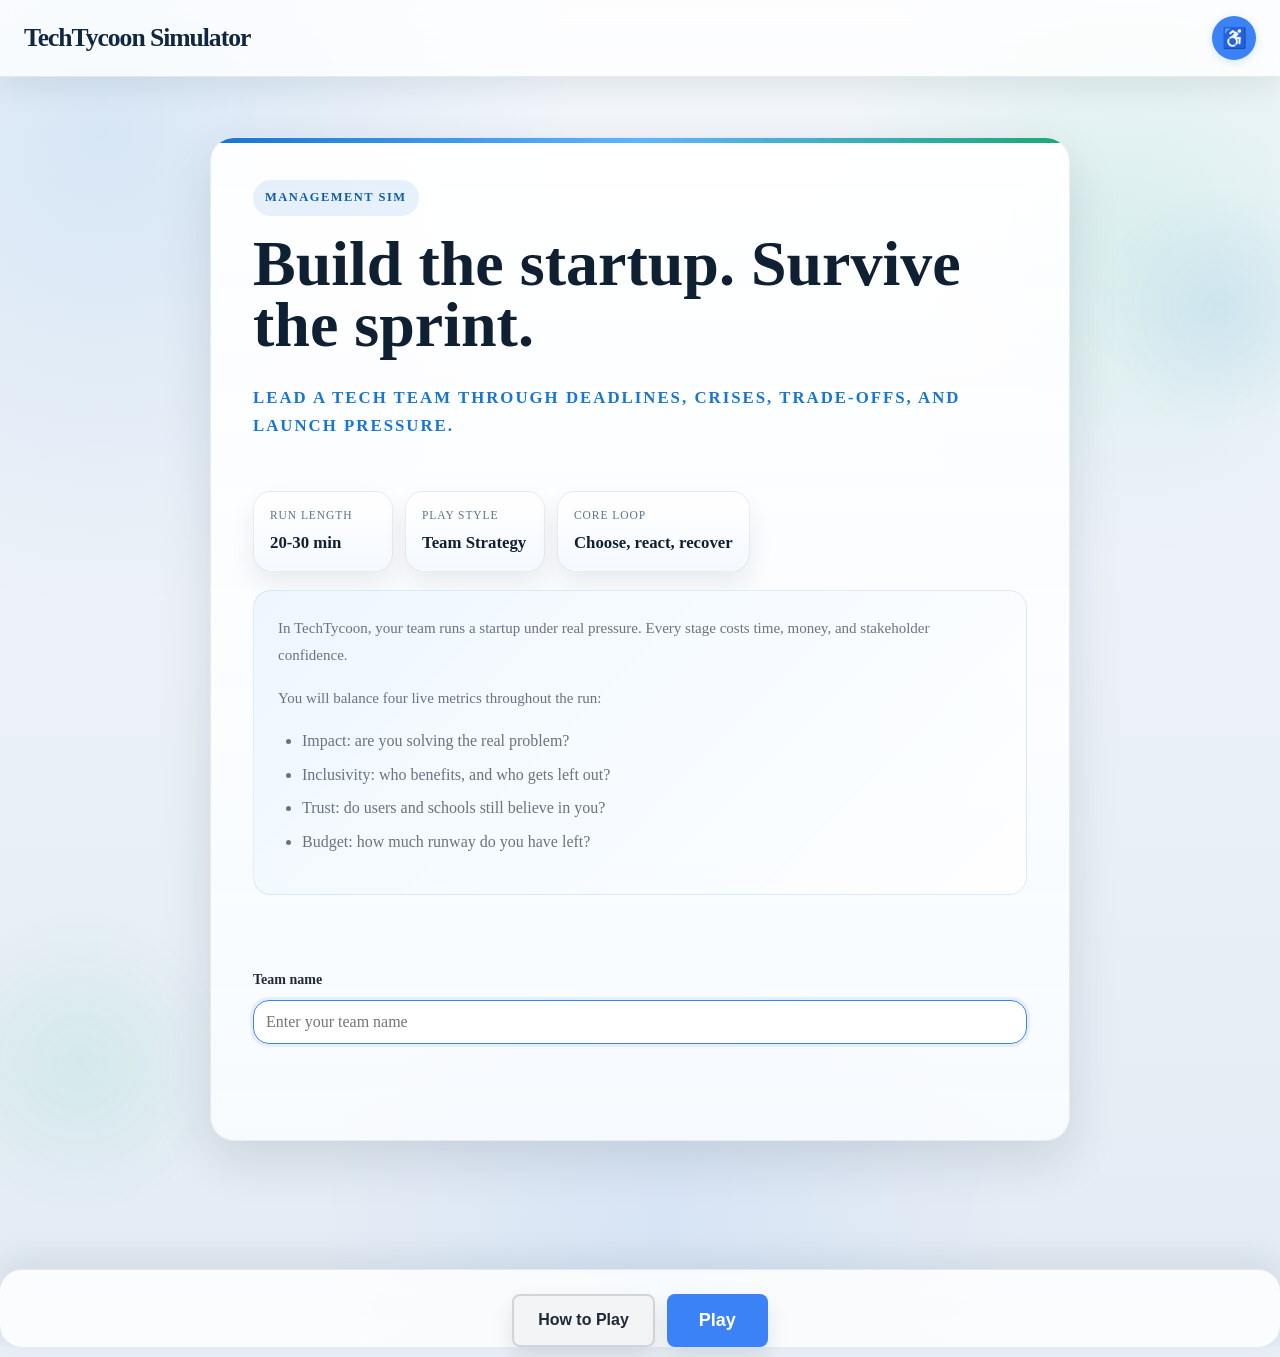
==== commit 55b17f76: "Added validation and changed the fonts to cavoli" ====
--- a/frontend/index.html
+++ b/frontend/index.html
@@ -63,7 +63,8 @@
 
         <div class="form-group">
           <label for="team-name">Team name</label>
-          <input type="text" id="team-name" placeholder="Enter your team name" value="Techgrine">
+          <input type="text" id="team-name" placeholder="Enter your team name" maxlength="10" aria-describedby="team-name-error">
+          <p id="team-name-error" class="form-error" role="alert" aria-live="polite"></p>
         </div>
       </div>
     </section>
--- a/frontend/css/base.css
+++ b/frontend/css/base.css
@@ -11,7 +11,7 @@
   margin: 0;
   padding: 0;
   min-height: 100vh;
-  font-family: -apple-system, BlinkMacSystemFont, 'Segoe UI', 'Roboto', 'Oxygen', 'Ubuntu', 'Cantarell', sans-serif;
+  font-family: "Cavoli", "Cavolini", "Segoe Print", "Comic Sans MS", cursive;
   background: #f8f9fa;
   color: #1f2937;
   line-height: 1.6;
@@ -342,6 +342,20 @@
   outline: none;
   border-color: #3b82f6;
   box-shadow: 0 0 0 3px rgba(59, 130, 246, 0.1);
+}
+
+.form-group input.input-invalid,
+.form-group select.input-invalid {
+  border-color: #dc2626;
+  box-shadow: 0 0 0 3px rgba(220, 38, 38, 0.12);
+}
+
+.form-error {
+  min-height: 22px;
+  margin: 8px 0 0;
+  color: #b91c1c;
+  font-size: 14px;
+  font-weight: 600;
 }
 
 /* ============================================================================
@@ -1314,6 +1328,12 @@
   background: linear-gradient(180deg, #f4f8fb 0%, #e7eef5 100%);
 }
 
+html.loading-lock,
+body.loading-lock {
+  overflow: hidden !important;
+  height: 100vh !important;
+}
+
 body {
   background:
     radial-gradient(circle at 8% 10%, rgba(23, 118, 210, 0.12), transparent 28%),
@@ -1519,6 +1539,25 @@
   align-items: center;
   text-align: center;
   gap: 8px;
+}
+
+@media (max-width: 768px) {
+  .score-strip {
+    grid-template-columns: repeat(2, minmax(0, 1fr)) !important;
+  }
+}
+
+@media (max-width: 480px) {
+  .score-strip {
+    grid-template-columns: 1fr 1fr !important;
+    gap: 8px !important;
+  }
+}
+
+@media (max-width: 360px) {
+  .score-strip {
+    grid-template-columns: 1fr !important;
+  }
 }
 
 .metric-card {
@@ -1756,6 +1795,7 @@
   display: grid;
   place-items: center;
   padding: 24px;
+  overflow: hidden;
   background:
     radial-gradient(circle at 20% 18%, rgba(94, 180, 255, 0.24), transparent 26%),
     radial-gradient(circle at 78% 20%, rgba(86, 213, 141, 0.16), transparent 18%),
@@ -1801,20 +1841,6 @@
   background: linear-gradient(90deg, #1776d2, #53b4ff, #56d58d, #ffd66b);
 }
 
-.loading-overlay__page-hint {
-  position: fixed;
-  top: 18px;
-  left: 50%;
-  transform: translateX(-50%);
-  width: min(720px, calc(100vw - 32px));
-  text-align: center;
-  color: #dbeafe;
-  font-family: "Cavolini", "Segoe Print", "Comic Sans MS", cursive;
-  font-size: 1.08rem;
-  line-height: 1.2;
-  z-index: 230;
-}
-
 .loading-overlay__hint {
   position: absolute;
   top: 20px;
@@ -1823,7 +1849,7 @@
   width: calc(100% - 56px);
   text-align: center;
   color: #46627f;
-  font-family: "Cavolini", "Segoe Print", "Comic Sans MS", cursive;
+  font-family: "Cavoli", "Cavolini", "Segoe Print", "Comic Sans MS", cursive;
   font-size: 1.05rem;
   line-height: 1.2;
   z-index: 4;
@@ -2019,6 +2045,148 @@
   margin: 0;
   font-size: 1rem;
   color: #526175;
+}
+
+@media (max-width: 768px) {
+  .notification-stack {
+    top: auto;
+    right: 12px;
+    bottom: 84px;
+    width: calc(100vw - 24px);
+  }
+
+  .sim-notification {
+    padding: 12px 14px;
+    border-radius: 14px;
+  }
+
+  .floating-delta {
+    position: fixed;
+    left: 50% !important;
+    top: auto !important;
+    bottom: 92px;
+    width: min(320px, calc(100vw - 24px));
+    z-index: 165;
+  }
+
+  .floating-delta__item {
+    width: 100%;
+    max-width: 100%;
+    justify-content: space-between;
+  }
+
+  .day-overlay {
+    padding: 16px;
+  }
+
+  .day-overlay__panel {
+    min-width: 0;
+    width: min(420px, calc(100vw - 32px));
+    padding: 22px 18px;
+    border-radius: 20px;
+  }
+
+  .day-overlay__title {
+    font-size: clamp(1.7rem, 8vw, 2.6rem);
+  }
+
+  .day-overlay__meta {
+    font-size: 0.95rem;
+    line-height: 1.45;
+  }
+
+  .loading-overlay {
+    padding: 16px;
+  }
+
+  .loading-overlay__panel {
+    width: min(420px, calc(100vw - 24px));
+    min-height: 360px;
+    padding: 20px 18px;
+    border-radius: 24px;
+  }
+
+  .loading-overlay__scene {
+    width: 184px;
+    height: 184px;
+  }
+
+  .loading-overlay__button {
+    min-width: 0;
+    width: calc(100% - 36px);
+    max-width: 280px;
+    padding: 13px 18px;
+    font-size: 0.82rem;
+    letter-spacing: 0.05em;
+  }
+}
+
+@media (max-width: 480px) {
+  .notification-stack {
+    right: 10px;
+    bottom: 78px;
+    width: calc(100vw - 20px);
+  }
+
+  .floating-delta {
+    bottom: 84px;
+    width: min(300px, calc(100vw - 20px));
+  }
+
+  .floating-delta__item {
+    gap: 6px;
+    padding: 8px 10px;
+    font-size: 0.8rem;
+  }
+
+  .day-overlay {
+    padding: 12px;
+    align-items: end;
+  }
+
+  .day-overlay__panel {
+    width: min(100%, calc(100vw - 24px));
+    padding: 18px 14px;
+    border-radius: 18px;
+  }
+
+  .day-overlay__eyebrow {
+    font-size: 0.7rem;
+    letter-spacing: 0.1em;
+  }
+
+  .day-overlay__title {
+    margin: 8px 0 6px;
+    font-size: clamp(1.5rem, 9vw, 2.2rem);
+  }
+
+  .day-overlay__meta {
+    font-size: 0.86rem;
+  }
+
+  .loading-overlay {
+    padding: 12px;
+  }
+
+  .loading-overlay__panel {
+    width: min(100%, calc(100vw - 16px));
+    min-height: 300px;
+    padding: 18px 14px;
+    border-radius: 20px;
+  }
+
+  .loading-overlay__scene {
+    width: 150px;
+    height: 150px;
+  }
+
+  .loading-overlay__button {
+    width: calc(100% - 28px);
+    max-width: 240px;
+    padding: 11px 14px;
+    font-size: 0.74rem;
+    line-height: 1.25;
+  }
 }
 
 .reveal-item {
@@ -2164,7 +2332,6 @@
 body.high-contrast .loading-overlay__button,
 body.high-contrast .loading-overlay__panel,
 body.high-contrast .loading-overlay__hint,
-body.high-contrast .loading-overlay__page-hint,
 body.high-contrast #summary-section,
 body.high-contrast #summary-section *,
 body.high-contrast .brief-hero,
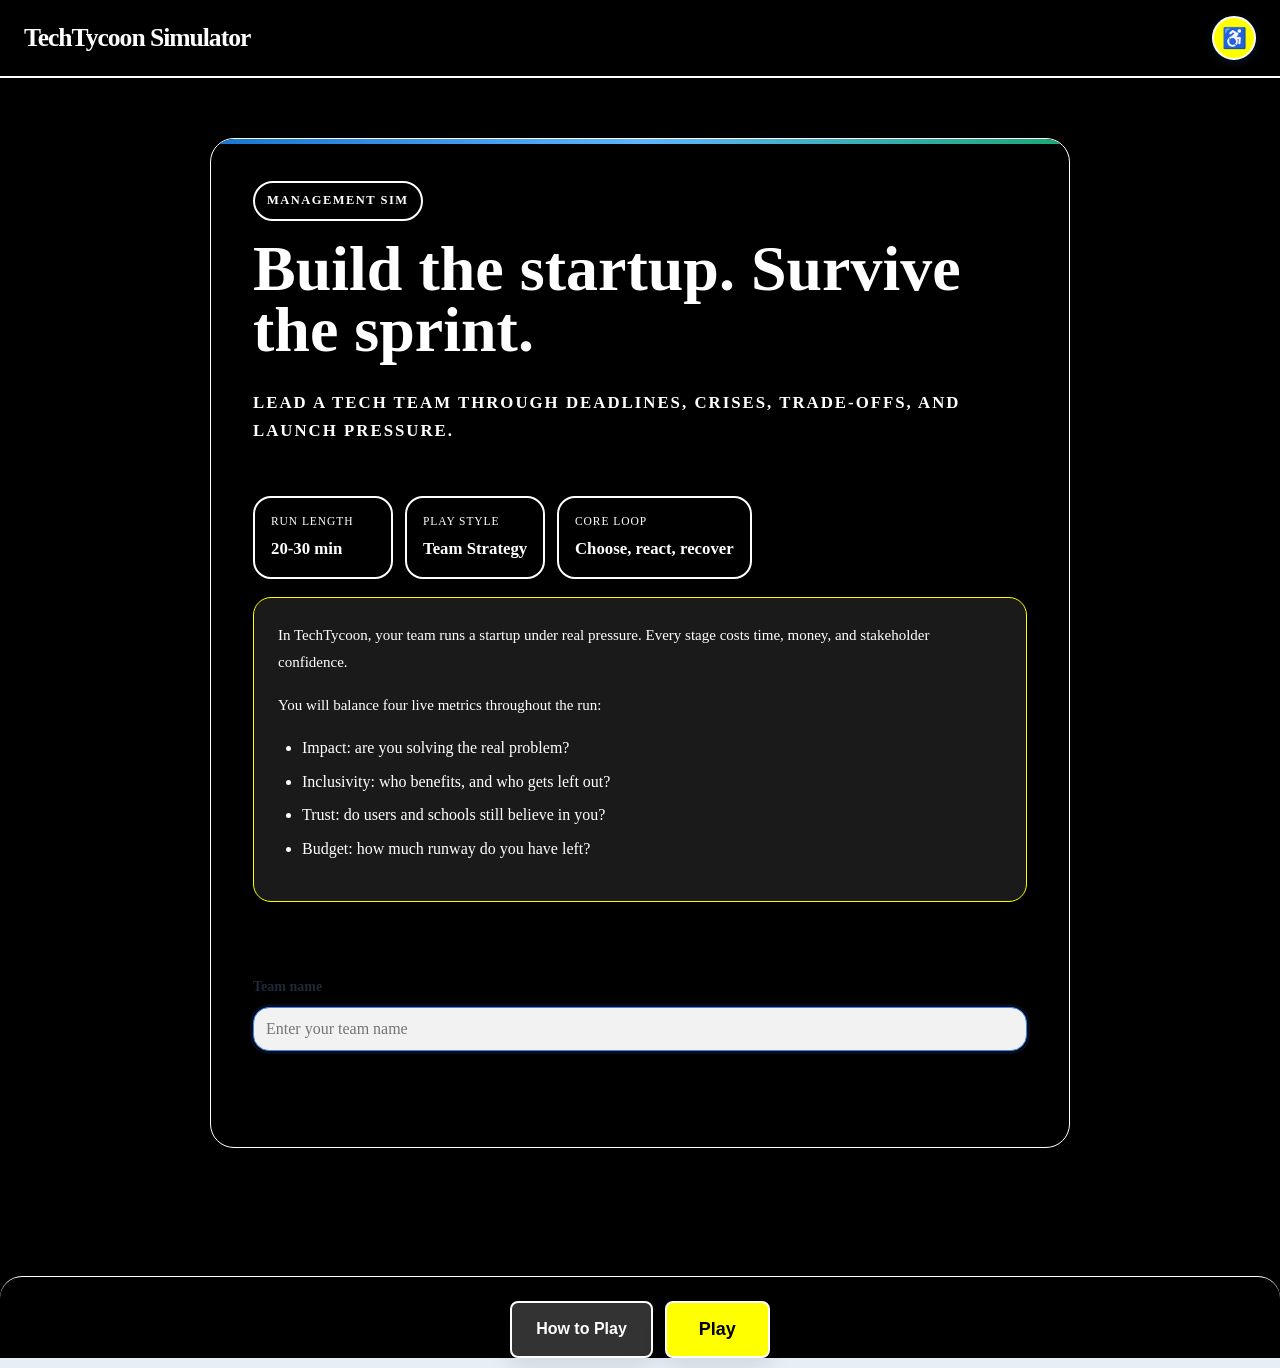
==== commit 937908dd: "the notification bar is still bugging and there is no more summary for the options in each page" ====
--- a/frontend/index.html
+++ b/frontend/index.html
@@ -8,6 +8,7 @@
   <link rel="stylesheet" href="css/avatars.css?v=20260316b">
 </head>
 <body class="page-landing">
+  <div id="notification-page" class="notification-page" aria-hidden="true"></div>
   <nav class="topnav">
     <div class="topnav-content">
       <h1>TechTycoon Simulator</h1>
@@ -16,9 +17,6 @@
   </nav>
 
   <div id="accessibility-panel" style="display: none;">
-    <label>
-      <input type="checkbox" id="high-contrast-toggle"> High Contrast Mode
-    </label>
     <label>
       <input type="checkbox" id="big-text-toggle"> Large Text
     </label>
--- a/frontend/css/base.css
+++ b/frontend/css/base.css
@@ -516,6 +516,27 @@
   color: #ffff00;
 }
 
+body.high-contrast .results-block,
+body.high-contrast .results-message,
+body.high-contrast .reflection-section,
+body.high-contrast .stage-header,
+body.high-contrast .choice-card,
+body.high-contrast .day-overlay__panel {
+  background: #000000;
+  color: #ffffff;
+  border-color: #ffffff;
+}
+
+body.high-contrast .results-block {
+  box-shadow: none;
+}
+
+body.high-contrast .choice-description,
+body.high-contrast .day-overlay__meta,
+body.high-contrast .day-overlay__title {
+  color: #ffffff;
+}
+
 body.high-contrast .btn-primary {
   background: #ffff00;
   color: #000000;
@@ -1657,25 +1678,77 @@
   border-radius: 22px;
 }
 
+.notification-page {
+  position: fixed;
+  inset: 0;
+  z-index: 99999;
+  pointer-events: none;
+}
+
+.notification-page .notification-stack,
 .notification-stack {
-  position: fixed;
-  top: 92px;
-  right: 18px;
-  z-index: 140;
+  position: fixed !important;
+  bottom: 20px !important;
+  right: 18px !important;
+  left: auto !important;
+  z-index: 99999 !important;
   display: grid;
   gap: 10px;
   width: min(360px, calc(100vw - 28px));
+  max-height: 60vh;
+  overflow-y: auto;
+  pointer-events: none;
 }
 
 .sim-notification {
   padding: 14px 16px;
   border-radius: 16px;
-  border: 1px solid rgba(15, 23, 42, 0.08);
-  background: rgba(255, 255, 255, 0.98);
-  box-shadow: var(--tt-shadow);
+  border: 2px solid rgba(15, 23, 42, 0.2);
+  background: rgba(255, 255, 255, 0.96);
+  box-shadow: 0 8px 24px rgba(15, 23, 42, 0.16);
   transform: translateX(30px);
   opacity: 0;
   transition: transform 220ms ease, opacity 220ms ease;
+  animation: none;
+  position: relative;
+  pointer-events: none;
+}
+
+  width: 24px;
+  height: 24px;
+  display: flex;
+  align-items: center;
+  justify-content: center;
+  cursor: pointer;
+  font-size: 16px;
+  color: #526175;
+  transition: background 0.2s ease;
+}
+
+.notification-close:hover {
+  background: rgba(0, 0, 0, 0.2);
+}
+
+.hint-close {
+  position: absolute;
+  top: 8px;
+  right: 8px;
+  background: rgba(0, 0, 0, 0.1);
+  border: none;
+  border-radius: 50%;
+  width: 24px;
+  height: 24px;
+  display: flex;
+  align-items: center;
+  justify-content: center;
+  cursor: pointer;
+  font-size: 16px;
+  color: #526175;
+  transition: background 0.2s ease;
+}
+
+.hint-close:hover {
+  background: rgba(0, 0, 0, 0.2);
 }
 
 .sim-notification strong {
@@ -1781,7 +1854,7 @@
   opacity: 0;
   z-index: 150;
   transition: opacity 220ms ease;
-  background: rgba(17, 25, 40, 0.16);
+  background: rgba(17, 25, 40, 0.10);
   backdrop-filter: blur(5px);
 }
 
@@ -1822,12 +1895,12 @@
   border-radius: 32px;
   text-align: center;
   background:
-    linear-gradient(180deg, rgba(255, 255, 255, 0.96), rgba(235, 244, 255, 0.9)),
-    linear-gradient(135deg, rgba(255, 255, 255, 0.18), transparent 60%);
-  border: 1px solid rgba(148, 181, 218, 0.28);
+    linear-gradient(180deg, rgba(247, 249, 255, 0.98), rgba(229, 239, 255, 0.94)),
+    linear-gradient(150deg, rgba(255, 255, 255, 0.88), transparent 70%);
+  border: 1px solid rgba(59, 130, 246, 0.18);
   box-shadow:
-    0 30px 80px rgba(7, 18, 34, 0.34),
-    inset 0 1px 0 rgba(255, 255, 255, 0.75);
+    0 32px 96px rgba(15, 23, 42, 0.22),
+    inset 0 1px 0 rgba(255, 255, 255, 0.8);
   transform: translate(-50%, -50%);
   overflow: hidden;
   display: block;
@@ -1984,35 +2057,21 @@
 }
 
 .loading-overlay__button {
+  display: none;
+}
+
+.loading-overlay__label {
   position: absolute;
-  top: 50%;
-  left: 50%;
-  min-width: 230px;
-  padding: 15px 30px;
-  border: 0;
-  border-radius: 999px;
-  background: linear-gradient(135deg, #102f4e, #1776d2, #2e93f3);
-  color: #fff;
-  font: inherit;
+  width: 100%;
+  bottom: 18px;
+  left: 0;
+  color: #102033;
   font-weight: 800;
-  letter-spacing: 0.08em;
+  font-size: 0.92rem;
+  letter-spacing: 0.12em;
   text-transform: uppercase;
-  box-shadow: 0 18px 32px rgba(23, 118, 210, 0.28);
-  margin: 0;
-  transform: translate(-50%, -50%);
-  z-index: 3;
-}
-
-.day-overlay__panel {
-  min-width: min(560px, calc(100vw - 32px));
   text-align: center;
-  padding: 28px 24px;
-  border-radius: 24px;
-  background: linear-gradient(180deg, rgba(255, 255, 255, 0.98), rgba(244, 249, 255, 0.94));
-  border: 1px solid rgba(15, 23, 42, 0.08);
-  box-shadow: 0 30px 80px rgba(16, 32, 51, 0.18);
-  transform: translateY(12px) scale(0.96);
-  transition: transform 260ms ease;
+  pointer-events: none;
 }
 
 .day-overlay.is-visible .day-overlay__panel {
@@ -2046,11 +2105,12 @@
   font-size: 1rem;
   color: #526175;
 }
-
-@media (max-width: 768px) {
-  .notification-stack {
-    top: auto;
-    right: 12px;
+  .choice-description {
+    margin-top: 8px;
+    font-size: 13px;
+    line-height: 1.5;
+    color: #475569;
+  }
     bottom: 84px;
     width: calc(100vw - 24px);
   }
@@ -2124,7 +2184,7 @@
 @media (max-width: 480px) {
   .notification-stack {
     right: 10px;
-    bottom: 78px;
+    bottom: 20px;
     width: calc(100vw - 20px);
   }
 
@@ -2294,6 +2354,49 @@
 body.high-contrast p,
 body.high-contrast li {
   color: #fff !important;
+}
+
+body.high-contrast .sim-notification--warning {
+  border: 2px solid #ffff00 !important;
+  border-left: 5px solid #ffff00 !important;
+}
+
+body.high-contrast .sim-notification--success {
+  border: 2px solid #00ff00 !important;
+  border-left: 5px solid #00ff00 !important;
+}
+
+body.high-contrast .sim-notification--danger {
+  border: 2px solid #ff6666 !important;
+  border-left: 5px solid #ff6666 !important;
+}
+
+body.high-contrast .sim-notification--info {
+  border: 2px solid #00ffff !important;
+  border-left: 5px solid #00ffff !important;
+}
+
+body.high-contrast .sim-notification strong {
+  color: #ffffff !important;
+  font-weight: 800 !important;
+}
+
+body.high-contrast .notification-close,
+body.high-contrast .hint-close {
+  background: #fff !important;
+  color: #000 !important;
+}
+
+body.high-contrast .notification-close:hover,
+body.high-contrast .hint-close:hover {
+  background: #ccc !important;
+}
+
+body.high-contrast .results-block {
+  background: #000000 !important;
+  color: #ffffff !important;
+  border: 2px solid #ffffff !important;
+  box-shadow: none !important;
 }
 
 body.high-contrast h1,
@@ -2386,6 +2489,28 @@
   color: #ffff00 !important;
 }
 
+body.high-contrast .day-overlay__panel {
+  background: transparent !important;
+  border: 2px solid #ffffff !important;
+}
+
+body.high-contrast .loading-overlay__panel {
+  background: #000000 !important;
+  border: 2px solid #ffffff !important;
+  box-shadow: none !important;
+}
+
+body.high-contrast .loading-overlay__label {
+  color: #ffffff !important;
+}
+
+body.high-contrast .day-overlay__eyebrow,
+body.high-contrast .day-overlay__title,
+body.high-contrast .day-overlay__meta,
+body.high-contrast .loading-overlay__label {
+  color: #ffffff !important;
+}
+
 @keyframes floatOrb {
   0%, 100% { transform: translate3d(0, 0, 0); }
   50% { transform: translate3d(0, 16px, 0); }
@@ -2486,6 +2611,8 @@
   border: 1px solid rgba(15,23,42,0.08);
   border-radius: 18px;
   box-shadow: 0 12px 24px rgba(16, 32, 51, 0.08);
+  position: relative;
+  padding: 14px 16px;
 }
 
 .menu-stat-card,
@@ -2493,6 +2620,14 @@
 .team-counter-card {
   padding: 14px 16px;
   min-width: 140px;
+}
+
+.team-counter-card {
+  position: fixed;
+  top: 20px;
+  right: 18px;
+  z-index: 40;
+  width: min(200px, calc(100vw - 36px));
 }
 
 .menu-stat-card span,
--- a/frontend/css/avatars.css
+++ b/frontend/css/avatars.css
@@ -379,6 +379,12 @@
   transform: translateY(-2px);
 }
 
+.choice-card.selected {
+  background: #eff6ff;
+  border-color: #2563eb;
+  box-shadow: 0 6px 18px rgba(59, 130, 246, 0.18);
+}
+
 .choice-card:focus-within {
   outline: none;
   border-color: var(--primary-color);
@@ -476,6 +482,16 @@
 
 .score-value.budget {
   color: var(--primary-color);
+}
+
+.score-subtext {
+  margin-top: 8px;
+  font-size: 0.88rem;
+  color: #4b5563;
+}
+
+.avatar-card.disabled {
+  opacity: 0.55;
 }
 
 .reflection-section {
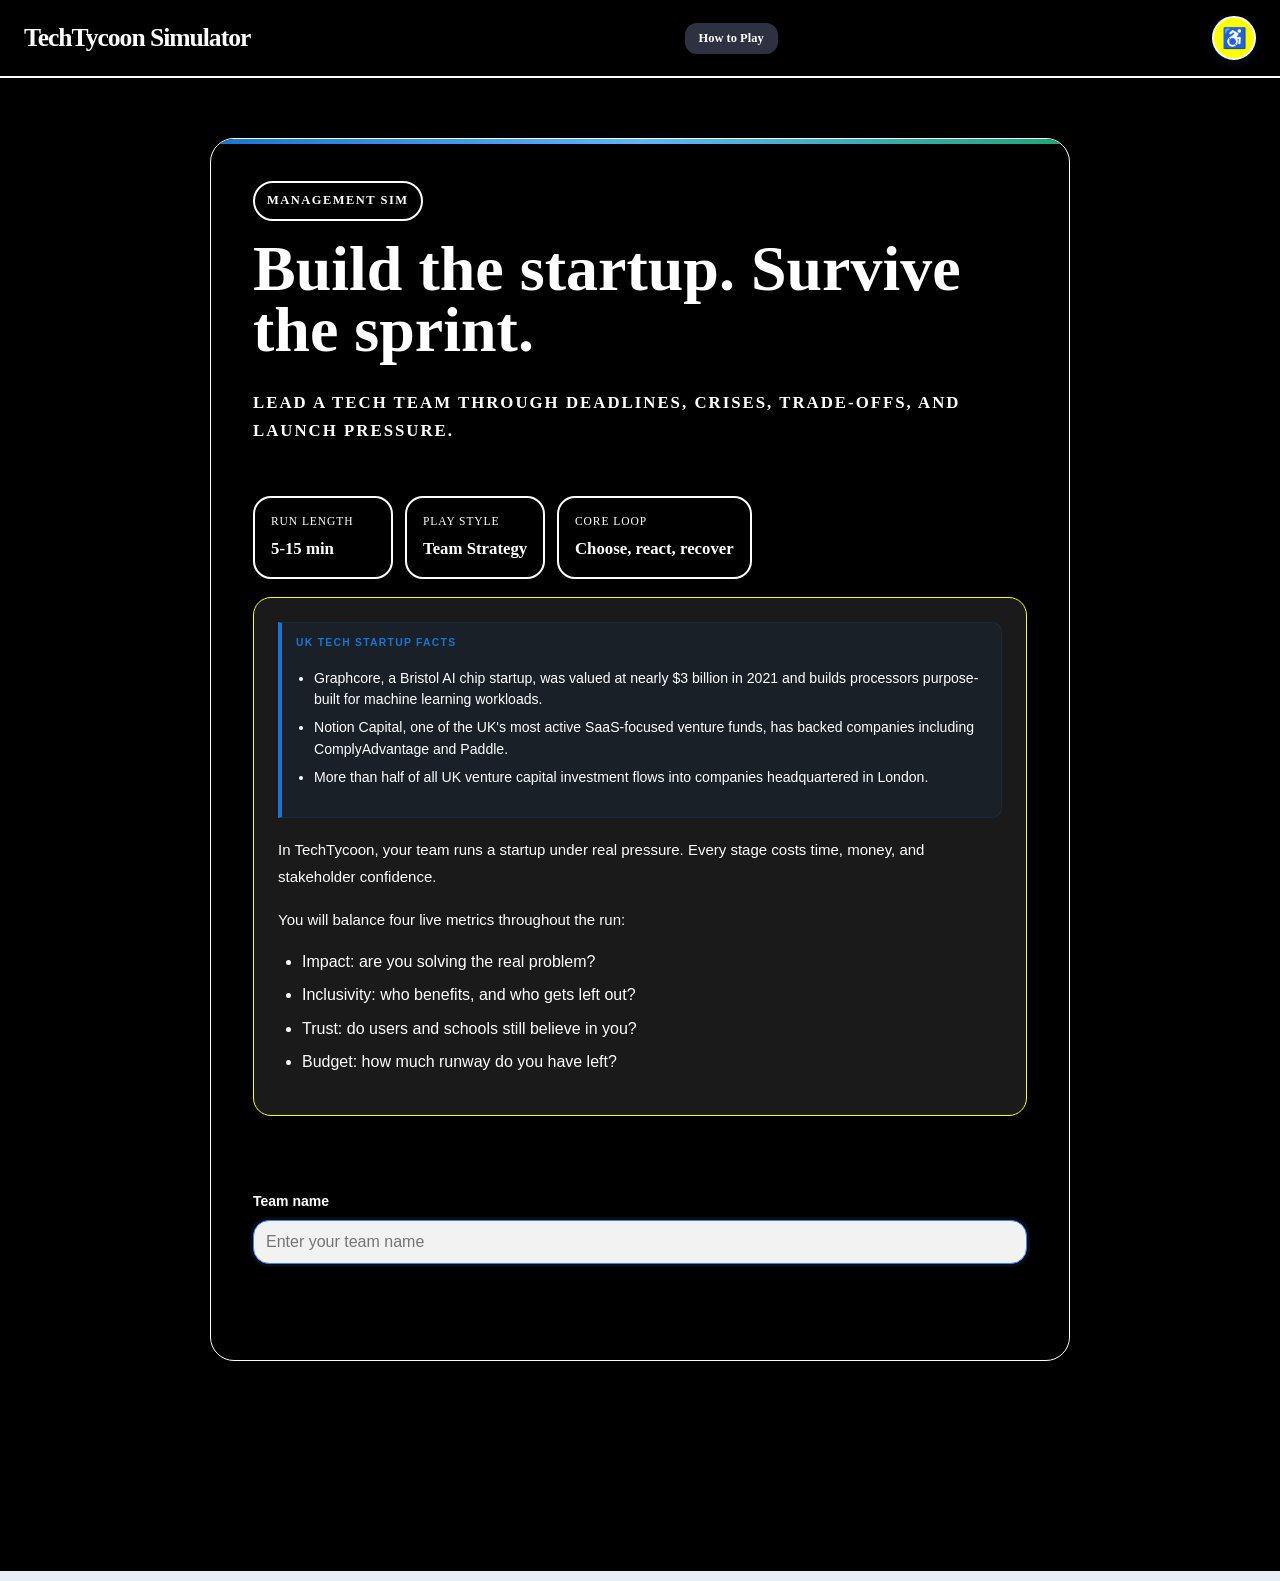
==== commit b2075b41: "it's completed" ====
--- a/frontend/index.html
+++ b/frontend/index.html
@@ -12,6 +12,7 @@
   <nav class="topnav">
     <div class="topnav-content">
       <h1>TechTycoon Simulator</h1>
+      <button class="htp-btn" onclick="window.TechTycoonUI?.navigate('how-to-play.html')||(window.location.href='how-to-play.html')" aria-label="How to play guide">How to Play</button>
       <button class="access-btn" id="accessibility-toggle" aria-label="Accessibility settings" aria-expanded="false">&#9855;</button>
     </div>
   </nav>
@@ -36,7 +37,7 @@
         <div class="menu-stat-row">
           <div class="menu-stat-card">
             <span>Run Length</span>
-            <strong>20-30 min</strong>
+            <strong>5-15 min</strong>
           </div>
           <div class="menu-stat-card">
             <span>Play Style</span>
@@ -49,6 +50,10 @@
         </div>
 
         <div class="welcome-description">
+          <div id="startup-fact" class="startup-fact">
+            <span class="startup-fact__label">UK Tech Startup Facts</span>
+            <ul class="startup-fact__list"></ul>
+          </div>
           <p>In TechTycoon, your team runs a startup under real pressure. Every stage costs time, money, and stakeholder confidence.</p>
           <p>You will balance four live metrics throughout the run:</p>
           <ul>
--- a/frontend/css/base.css
+++ b/frontend/css/base.css
@@ -7,15 +7,61 @@
   box-sizing: border-box;
 }
 
+:root {
+  --tt-font-body: Verdana, Geneva, Tahoma, sans-serif;
+  --tt-font-hand: "Cavoli", "Cavolini", "Segoe Print", "Comic Sans MS", cursive;
+}
+
 html, body {
   margin: 0;
   padding: 0;
   min-height: 100vh;
-  font-family: "Cavoli", "Cavolini", "Segoe Print", "Comic Sans MS", cursive;
+  font-family: var(--tt-font-body);
   background: #f8f9fa;
   color: #1f2937;
   line-height: 1.6;
   font-size: 16px;
+}
+
+.topnav h1,
+.nav-top h1,
+.htp-btn,
+.menu-kicker,
+.page-landing .welcome-content h2,
+.page-landing .welcome-subtitle,
+.menu-stat-card,
+.menu-stat-card *,
+.panel-kicker,
+.panel-intro h2,
+.brief-hero,
+.brief-hero *,
+.brief-stat-card,
+.brief-stat-card *,
+.brief-panel h3,
+.brief-chip,
+.team-hint-panel,
+.team-hint-panel *,
+.problem-theme,
+.problem-title,
+.problem-stat-chip,
+.problem-stat-chip *,
+.problem-subinfo,
+.avatar-tag,
+.avatar-badge-info,
+.avatar-name,
+#deadline-strip,
+.metric-card,
+.metric-card *,
+.stage-number,
+.stage-title,
+.results-title,
+.results-badge,
+.score-card,
+.score-card *,
+.decision-stage-label,
+.decision-option,
+.decision-option * {
+  font-family: var(--tt-font-hand);
 }
 
 /* ============================================================================
@@ -116,6 +162,39 @@
 }
 
 /* Accessibility icon button */
+.htp-btn {
+  padding: 8px 14px;
+  font-size: 0.78rem;
+  font-weight: 700;
+  background: #2d3142;
+  color: #ffffff;
+  border: none;
+  border-radius: 12px;
+  cursor: pointer;
+  white-space: nowrap;
+  flex-shrink: 0;
+  box-shadow: 0 4px 12px rgba(0, 0, 0, 0.2);
+  transition: background 150ms ease, transform 150ms ease, box-shadow 150ms ease;
+  font-family: var(--tt-font-hand);
+}
+
+.htp-btn:hover {
+  background: #1e2333;
+  transform: translateY(-1px);
+  box-shadow: 0 6px 16px rgba(0, 0, 0, 0.28);
+}
+
+.htp-btn:active {
+  transform: translateY(0);
+}
+
+@media (max-width: 600px) {
+  .htp-btn {
+    font-size: 0.7rem;
+    padding: 6px 10px;
+  }
+}
+
 .access-btn {
   position: relative;
   width: 44px;
@@ -324,7 +403,7 @@
   margin-bottom: 8px;
   font-weight: 600;
   font-size: 14px;
-  color: #1f2937;
+  color: #ffffff;
 }
 
 .form-group input,
@@ -1514,6 +1593,106 @@
   border-radius: 18px;
 }
 
+.decision-item {
+  margin-bottom: 16px;
+  padding: 16px;
+  background: rgba(255, 255, 255, 0.86);
+  border: 1px solid rgba(15, 23, 42, 0.08);
+  border-radius: 16px;
+  box-shadow: 0 10px 22px rgba(16, 32, 51, 0.06);
+}
+
+.decision-stage-label {
+  font-weight: 700;
+  font-size: 0.9rem;
+  color: #102033;
+  margin-bottom: 12px;
+}
+
+.decision-options {
+  display: grid;
+  grid-template-columns: 1fr 1fr;
+  gap: 10px;
+}
+
+.decision-option {
+  padding: 12px 14px;
+  border-radius: 10px;
+  border: 2px solid;
+}
+
+.decision-option--chosen {
+  background: rgba(25, 135, 84, 0.07);
+  border-color: #198754;
+}
+
+.decision-option--rejected {
+  background: rgba(184, 71, 71, 0.07);
+  border-color: #b84747;
+}
+
+.decision-option__text {
+  font-size: 0.88rem;
+  font-weight: 600;
+  color: #102033;
+  margin-bottom: 8px;
+  line-height: 1.4;
+}
+
+.decision-option__stats {
+  font-size: 0.78rem;
+  color: #526175;
+  line-height: 1.5;
+}
+
+@media (max-width: 600px) {
+  .decision-options {
+    grid-template-columns: 1fr;
+  }
+}
+
+.skills-fact,
+.startup-fact,
+.owner-skills {
+  margin-bottom: 18px;
+  padding: 12px 14px;
+  background: rgba(23, 118, 210, 0.07);
+  border: 1px solid rgba(23, 118, 210, 0.15);
+  border-left: 4px solid #1776d2;
+  border-radius: 0 10px 10px 0;
+}
+
+.skills-fact__label,
+.startup-fact__label,
+.owner-skills__label {
+  display: block;
+  font-size: 0.65rem;
+  font-weight: 800;
+  text-transform: uppercase;
+  letter-spacing: 0.12em;
+  color: #1776d2;
+  margin-bottom: 5px;
+}
+
+.skills-fact__list,
+.startup-fact__list,
+.owner-skills__list {
+  margin: 0;
+  padding-left: 18px;
+  display: flex;
+  flex-direction: column;
+  gap: 6px;
+}
+
+.skills-fact__list li,
+.startup-fact__list li,
+.owner-skills__list li {
+  font-size: 0.88rem;
+  color: #26405a;
+  line-height: 1.55;
+  margin-bottom: 0;
+}
+
 .form-group input,
 .form-group select,
 #team-hint,
@@ -1547,7 +1726,25 @@
   animation: stripShimmer 5.5s linear infinite;
 }
 
+.deadline-strip {
+  width: 100%;
+  margin-bottom: 10px;
+  padding: 10px 16px;
+  border-radius: 8px;
+  background: #fff7ed;
+  border-left: 4px solid #f97316;
+  font-weight: 700;
+  font-size: 0.85rem;
+  line-height: 1.4;
+  box-sizing: border-box;
+}
+
 .score-strip {
+  display: grid;
+  grid-template-columns: repeat(4, minmax(0, 1fr));
+  gap: 10px;
+  width: 100%;
+  margin-bottom: 12px;
   position: relative;
   isolation: isolate;
 }
@@ -1714,6 +1911,13 @@
   pointer-events: none;
 }
 
+.notification-close {
+  position: absolute;
+  top: 8px;
+  right: 8px;
+  background: rgba(0, 0, 0, 0.1);
+  border: none;
+  border-radius: 50%;
   width: 24px;
   height: 24px;
   display: flex;
@@ -1922,7 +2126,7 @@
   width: calc(100% - 56px);
   text-align: center;
   color: #46627f;
-  font-family: "Cavoli", "Cavolini", "Segoe Print", "Comic Sans MS", cursive;
+  font-family: var(--tt-font-body);
   font-size: 1.05rem;
   line-height: 1.2;
   z-index: 4;
@@ -2105,12 +2309,23 @@
   font-size: 1rem;
   color: #526175;
 }
-  .choice-description {
-    margin-top: 8px;
-    font-size: 13px;
-    line-height: 1.5;
-    color: #475569;
-  }
+
+.choice-brief {
+  margin-top: 6px;
+  font-size: 13px;
+  line-height: 1.5;
+  color: #64748b;
+}
+
+.choice-description {
+  margin-top: 8px;
+  font-size: 13px;
+  line-height: 1.5;
+  color: #475569;
+}
+
+@media (max-width: 768px) {
+  .notification-stack {
     bottom: 84px;
     width: calc(100vw - 24px);
   }
@@ -2396,6 +2611,13 @@
   background: #000000 !important;
   color: #ffffff !important;
   border: 2px solid #ffffff !important;
+  box-shadow: none !important;
+}
+
+body.high-contrast .results-badges,
+body.high-contrast .Final-scores-grid {
+  border: none !important;
+  background: transparent !important;
   box-shadow: none !important;
 }
 
@@ -2592,6 +2814,140 @@
   text-transform: uppercase;
 }
 
+.panel-kicker-row {
+  display: flex;
+  align-items: center;
+  gap: 8px;
+  width: fit-content;
+}
+
+.badge-info-wrap {
+  position: relative;
+}
+
+.badge-info-btn {
+  display: flex;
+  align-items: center;
+  justify-content: center;
+  width: 34px;
+  height: 34px;
+  border-radius: 999px;
+  background: rgba(23, 118, 210, 0.1);
+  border: 1.5px solid rgba(23, 118, 210, 0.3);
+  cursor: pointer;
+  font-size: 0.85rem;
+  font-weight: 800;
+  font-style: italic;
+  color: #0f5cad;
+  line-height: 1;
+  transition: background 150ms ease, border-color 150ms ease;
+}
+
+.badge-info-btn:hover {
+  background: rgba(23, 118, 210, 0.18);
+  border-color: rgba(23, 118, 210, 0.5);
+}
+
+.badge-info-tooltip {
+  position: absolute;
+  top: calc(100% + 10px);
+  left: 0;
+  z-index: 999;
+  width: 310px;
+  padding: 16px;
+  background: #ffffff;
+  border: 1px solid rgba(15, 23, 42, 0.12);
+  border-radius: 14px;
+  box-shadow: 0 8px 28px rgba(15, 23, 42, 0.18);
+  text-transform: none !important;
+  letter-spacing: 0 !important;
+  font-weight: 400 !important;
+  font-size: 0.82rem;
+  color: #526175 !important;
+}
+
+.badge-info-tooltip[hidden] {
+  display: none;
+}
+
+.badge-info-tooltip__header {
+  display: flex;
+  align-items: center;
+  justify-content: space-between;
+  margin-bottom: 10px;
+}
+
+.badge-info-tooltip strong {
+  display: block;
+  color: #102033 !important;
+  font-size: 0.88rem;
+  font-style: normal;
+}
+
+.badge-info-close {
+  width: 24px;
+  height: 24px;
+  border-radius: 50%;
+  background: rgba(15, 23, 42, 0.07);
+  border: none;
+  cursor: pointer;
+  display: flex;
+  align-items: center;
+  justify-content: center;
+  font-size: 0.65rem;
+  color: #526175;
+  flex-shrink: 0;
+  transition: background 150ms ease;
+}
+
+.badge-info-close:hover {
+  background: rgba(15, 23, 42, 0.14);
+}
+
+.badge-info-tooltip p {
+  margin: 0 0 12px;
+  line-height: 1.55;
+  color: #526175 !important;
+  font-style: normal;
+}
+
+.badge-info-tooltip ul {
+  list-style: none;
+  margin: 0;
+  padding: 0;
+  display: flex;
+  flex-direction: column;
+  gap: 9px;
+}
+
+.badge-info-tooltip li {
+  display: flex;
+  align-items: flex-start;
+  gap: 8px;
+  line-height: 1.45;
+  color: #526175 !important;
+  font-style: normal;
+}
+
+.badge-info-tooltip li span:last-child {
+  color: #526175 !important;
+}
+
+.badge-pill {
+  flex-shrink: 0;
+  padding: 2px 8px;
+  border-radius: 999px;
+  background: rgba(23, 118, 210, 0.1);
+  color: #0f5cad !important;
+  font-size: 0.7rem;
+  font-weight: 700;
+  letter-spacing: 0.06em;
+  text-transform: uppercase !important;
+  min-width: 68px;
+  text-align: center;
+  margin-top: 2px;
+}
+
 .menu-stat-row,
 .problem-stat-row,
 .brief-stats-grid,
@@ -2673,8 +3029,16 @@
   color: #526175;
 }
 
+.avatar-tag-row {
+  display: flex;
+  align-items: center;
+  gap: 5px;
+  margin-bottom: 10px;
+  position: relative;
+  z-index: 1;
+}
+
 .avatar-tag {
-  margin-bottom: 10px;
   padding: 6px 10px;
   border-radius: 999px;
   background: rgba(23, 118, 210, 0.1);
@@ -2685,6 +3049,68 @@
   letter-spacing: 0.08em;
 }
 
+.avatar-badge-info {
+  width: 18px;
+  height: 18px;
+  border-radius: 50%;
+  border: 1.5px solid rgba(255, 255, 255, 0.5);
+  background: transparent;
+  color: rgba(255, 255, 255, 0.75);
+  font-size: 0.65rem;
+  font-weight: 800;
+  font-style: italic;
+  cursor: default;
+  display: flex;
+  align-items: center;
+  justify-content: center;
+  line-height: 1;
+  transition: border-color 150ms ease, color 150ms ease;
+  flex-shrink: 0;
+}
+
+.avatar-badge-info:hover {
+  border-color: #fff;
+  color: #fff;
+}
+
+.badge-hover-tooltip {
+  display: none;
+  position: absolute;
+  z-index: 99999;
+  width: 220px;
+  padding: 12px 14px;
+  background: #1a2232;
+  border: 1px solid rgba(255, 255, 255, 0.12);
+  border-radius: 12px;
+  box-shadow: 0 8px 24px rgba(0, 0, 0, 0.4);
+  opacity: 0;
+  transform: translateY(4px);
+  transition: opacity 180ms ease, transform 180ms ease;
+  pointer-events: none;
+}
+
+.badge-hover-tooltip.is-visible {
+  opacity: 1;
+  transform: translateY(0);
+}
+
+.badge-hover-tooltip strong {
+  display: block;
+  color: #fff;
+  font-size: 0.78rem;
+  font-weight: 700;
+  text-transform: uppercase;
+  letter-spacing: 0.08em;
+  margin-bottom: 6px;
+}
+
+.badge-hover-tooltip p {
+  margin: 0;
+  color: rgba(255, 255, 255, 0.75);
+  font-size: 0.8rem;
+  line-height: 1.5;
+}
+
 .avatar-grid--team {
   grid-template-columns: repeat(auto-fit, minmax(180px, 1fr));
 }
@@ -2705,6 +3131,39 @@
 .team-hint-panel {
   margin: 12px 0 18px;
   padding: 16px;
+}
+
+.team-limit-bar {
+  position: absolute;
+  top: 72px;
+  right: 18px;
+  z-index: 99998;
+  display: flex;
+  align-items: center;
+  gap: 8px;
+  padding: 14px 16px;
+  background: #000;
+  border: 2px solid rgba(255, 255, 255, 0.12);
+  border-left: 5px solid #c98418;
+  border-radius: 16px;
+  box-shadow: 0 8px 24px rgba(15, 23, 42, 0.16);
+  color: #fff;
+  font-size: 0.9rem;
+  max-width: min(360px, calc(100vw - 36px));
+  opacity: 0;
+  transform: translateX(30px);
+  transition: transform 220ms ease, opacity 220ms ease;
+  pointer-events: none;
+}
+
+.team-limit-bar.is-visible {
+  opacity: 1;
+  transform: translateX(0);
+}
+
+.team-limit-bar__icon {
+  flex-shrink: 0;
+  color: #f5a623;
 }
 
 .problem-stat-row {
@@ -2871,6 +3330,252 @@
 .metric-flash-negative,
 .metric-flash-neutral {
   animation: frontendHudPulse 760ms ease;
+}
+
+/* ============================================================================
+   MOBILE — comprehensive fixes (max-width: 600px)
+   ============================================================================ */
+@media (max-width: 600px) {
+  /* prevent horizontal scroll */
+  html, body {
+    overflow-x: hidden;
+    max-width: 100vw;
+  }
+
+  /* ---- nav ---- */
+  .topnav-content {
+    flex-wrap: wrap;
+    gap: 6px;
+    padding: 8px 12px;
+    min-height: unset;
+  }
+
+  .topnav h1 {
+    flex: 1;
+    font-size: 14px;
+  }
+
+  .progress-bar-container {
+    order: 3;
+    width: 100%;
+    margin-top: 0;
+  }
+
+  .access-btn {
+    flex-shrink: 0;
+  }
+
+  /* ---- main padding ---- */
+  .main-container {
+    padding: 10px 10px 80px;
+  }
+
+  /* ---- deadline strip ---- */
+  .deadline-strip {
+    font-size: 0.72rem;
+    padding: 8px 12px;
+  }
+
+  /* ---- score strip → 2×2 ---- */
+  .score-strip {
+    grid-template-columns: 1fr 1fr;
+    gap: 8px;
+  }
+
+  .score-strip .metric-card {
+    min-height: 72px;
+    gap: 4px;
+  }
+
+  .metric-card.budget-card {
+    grid-column: 1 / -1;
+  }
+
+  /* ---- stage container ---- */
+  .stage-container {
+    padding: 14px 12px;
+  }
+
+  .stage-header {
+    margin-bottom: 14px;
+    padding-bottom: 14px;
+  }
+
+  /* ---- choices grid → single column ---- */
+  .choices-grid {
+    grid-template-columns: 1fr !important;
+    gap: 10px;
+    margin-top: 14px;
+  }
+
+  .choice-card {
+    min-height: unset;
+    padding: 14px;
+  }
+
+  /* ---- team selection ---- */
+  .panel-intro--split {
+    grid-template-columns: 1fr !important;
+    gap: 12px;
+  }
+
+  .panel-kicker-row {
+    flex-wrap: wrap;
+    gap: 6px;
+  }
+
+  .team-counter-card {
+    display: flex;
+    flex-direction: row;
+    align-items: center;
+    justify-content: space-between;
+    padding: 10px 14px;
+    min-width: 0;
+    gap: 12px;
+  }
+
+  .selection-panel {
+    padding: 14px 12px;
+  }
+
+  /* ---- avatar grid → 2 columns ---- */
+  .avatar-grid--team {
+    grid-template-columns: repeat(2, 1fr) !important;
+    gap: 10px;
+  }
+
+  /* ---- avatar card orbit — shrink for small cards ---- */
+  .avatar-card--team {
+    min-height: 200px;
+    padding: 16px 10px 14px;
+  }
+
+  .avatar-orbit--outer {
+    width: 96px;
+    height: 96px;
+    top: 14px;
+  }
+
+  .avatar-orbit--mid {
+    width: 72px;
+    height: 72px;
+    top: 26px;
+  }
+
+  .avatar-orbit--inner {
+    width: 48px;
+    height: 48px;
+    top: 38px;
+  }
+
+  /* recalculate crosshair lines */
+  .avatar-card--team::before {
+    height: 96px !important;
+    top: 14px !important;
+  }
+
+  .avatar-card--team::after {
+    top: 62px !important; /* 14 + 48 */
+    width: 96px !important;
+  }
+
+  .avatar-visual {
+    width: 86px;
+    height: 86px;
+  }
+
+  .avatar-card--team .avatar-icon {
+    width: 60px;
+    height: 60px;
+  }
+
+  .avatar-emoji {
+    font-size: 22px;
+  }
+
+  .avatar-hub-pulse {
+    width: 32px;
+    height: 32px;
+  }
+
+  .avatar-name {
+    font-size: 11px;
+  }
+
+  .avatar-description {
+    font-size: 10px;
+    max-width: 18ch;
+  }
+
+  /* ---- problem/role cards → single column ---- */
+  .problem-grid,
+  .avatar-grid:not(.avatar-grid--team) {
+    grid-template-columns: 1fr !important;
+    gap: 10px;
+  }
+
+  /* ---- results ---- */
+  .Final-scores-grid {
+    grid-template-columns: 1fr 1fr !important;
+    gap: 10px;
+  }
+
+  .results-container {
+    padding: 14px 12px;
+  }
+
+  .results-title {
+    font-size: 20px;
+  }
+
+  /* ---- button group ---- */
+  .button-group {
+    flex-direction: column;
+    gap: 8px;
+  }
+
+  .btn {
+    width: 100%;
+  }
+
+  /* ---- nav footer ---- */
+  .nav-footer {
+    padding: 10px 12px;
+  }
+
+  /* ---- form label ---- */
+  .form-group label {
+    color: #ffffff;
+  }
+
+  /* ---- menu ---- */
+  .menu-panel {
+    padding: 16px 14px;
+  }
+
+  .menu-stat-row {
+    flex-wrap: wrap;
+    gap: 8px;
+  }
+
+  .menu-stat-card {
+    flex: 1 1 calc(50% - 8px);
+    min-width: 0;
+  }
+
+  /* ---- how-to-play / brief ---- */
+  .brief-columns,
+  .brief-stats-grid {
+    grid-template-columns: 1fr !important;
+  }
+
+  /* ---- hover cards — disable transform on touch ---- */
+  .choice-card:hover,
+  .avatar-card:hover,
+  .problem-card:hover,
+  .score-card:hover {
+    transform: none;
+  }
 }
 
 .day-overlay__panel {
--- a/frontend/css/avatars.css
+++ b/frontend/css/avatars.css
@@ -112,12 +112,6 @@
 }
 
 .avatar-card--team {
-  --avatar-primary: #1776d2;
-  --avatar-secondary: #53b4ff;
-  --avatar-surface: #cfe8ff;
-  --orbit-dot-one: 14%;
-  --orbit-dot-two: 18%;
-  --orbit-dot-three: 20%;
   justify-content: flex-start;
   min-height: 260px;
   padding: 26px 18px 20px;
@@ -125,65 +119,115 @@
   text-align: center;
   isolation: isolate;
   background:
-    radial-gradient(circle at top, color-mix(in srgb, var(--avatar-secondary) 24%, white), transparent 36%),
-    linear-gradient(180deg, rgba(255, 255, 255, 0.98), rgba(236, 245, 255, 0.92));
-}
-
+    linear-gradient(180deg, rgba(247, 249, 255, 0.98), rgba(229, 239, 255, 0.94));
+  border: 1px solid rgba(59, 130, 246, 0.18);
+  box-shadow: 0 14px 32px rgba(15, 23, 42, 0.1), inset 0 1px 0 rgba(255, 255, 255, 0.8);
+}
+
+/* vertical grid line through orbit centre */
+.avatar-card--team::before {
+  content: "" !important;
+  position: absolute !important;
+  inset: unset !important;
+  top: 18px !important;
+  left: 50% !important;
+  width: 1px !important;
+  height: 132px !important;
+  background: rgba(23, 118, 210, 0.08) !important;
+  transform: translateX(-50%) !important;
+  border-radius: 0 !important;
+  pointer-events: none;
+  z-index: 0;
+}
+
+/* horizontal grid line through orbit centre */
 .avatar-card--team::after {
   content: "";
   position: absolute;
-  inset: auto -12% -38% auto;
-  width: 140px;
-  height: 140px;
-  border-radius: 50%;
-  background: radial-gradient(circle, rgba(25, 169, 116, 0.2), transparent 70%);
+  display: block;
+  inset: unset;
+  top: 84px; /* orbit top 18px + half of 132px */
+  left: 50%;
+  width: 132px;
+  height: 1px;
+  background: rgba(23, 118, 210, 0.08);
+  transform: translateX(-50%);
+  border-radius: 0;
+  pointer-events: none;
   z-index: 0;
 }
 
+/* ---- orbit rings ---- */
 .avatar-orbit {
   position: absolute;
+  left: 50%;
+  transform: translateX(-50%);
+  border-radius: 50%;
+  z-index: 0;
+}
+
+.avatar-orbit--outer {
   top: 18px;
-  left: 50%;
   width: 132px;
   height: 132px;
-  border: 1px solid rgba(23, 118, 210, 0.18);
-  border-radius: 50%;
-  transform: translateX(-50%);
-  z-index: 0;
-  animation: avatarOrbitSpin 16s linear infinite;
-}
-
-.avatar-orbit::before,
-.avatar-orbit::after,
-.avatar-visual::before {
+  border: 1px solid rgba(23, 118, 210, 0.22);
+  animation: avatarOrbitSpin 8s linear infinite;
+}
+
+.avatar-orbit--mid {
+  top: 34px;
+  width: 100px;
+  height: 100px;
+  border: 1px dashed rgba(83, 180, 255, 0.32);
+  animation: avatarOrbitSpin 6.5s linear infinite reverse;
+}
+
+.avatar-orbit--inner {
+  top: 50px;
+  width: 68px;
+  height: 68px;
+  border: 1px solid rgba(86, 213, 141, 0.32);
+  animation: avatarOrbitSpin 4.8s linear infinite;
+}
+
+/* colored orbit nodes — centred exactly on the ring line */
+.avatar-orbit--outer::before {
   content: "";
   position: absolute;
-  border-radius: 50%;
-  background: linear-gradient(135deg, var(--avatar-primary), var(--avatar-secondary));
-}
-
-.avatar-orbit::before {
-  width: 12px;
-  height: 12px;
-  top: var(--orbit-dot-one);
-  left: 12px;
-}
-
-.avatar-orbit::after {
   width: 10px;
   height: 10px;
-  right: var(--orbit-dot-two);
-  bottom: 14px;
-}
-
-.avatar-visual::before {
+  border-radius: 50%;
+  top: -5px;
+  left: calc(50% - 5px);
+  background: linear-gradient(135deg, #1776d2, #53b4ff);
+  box-shadow: 0 0 6px rgba(23, 118, 210, 0.5);
+}
+
+.avatar-orbit--mid::before {
+  content: "";
+  position: absolute;
   width: 8px;
   height: 8px;
-  top: 12px;
-  right: var(--orbit-dot-three);
-  opacity: 0.86;
-}
-
+  border-radius: 50%;
+  top: -4px;
+  left: calc(50% - 4px);
+  background: linear-gradient(135deg, #d59a1e, #ffd66b);
+  box-shadow: 0 0 6px rgba(213, 154, 30, 0.5);
+}
+
+.avatar-orbit--inner::before {
+  content: "";
+  position: absolute;
+  width: 7px;
+  height: 7px;
+  border-radius: 50%;
+  top: -3px;
+  left: calc(50% - 3px);
+  background: linear-gradient(135deg, #129b67, #56d58d);
+  box-shadow: 0 0 6px rgba(18, 155, 103, 0.5);
+}
+
+/* ---- hub / icon ---- */
 .avatar-visual {
   position: relative;
   width: 122px;
@@ -195,33 +239,39 @@
 }
 
 .avatar-card--team .avatar-icon {
-  width: 96px;
-  height: 96px;
+  width: 80px;
+  height: 80px;
   margin-bottom: 0;
-  padding: 12px 10px;
-  background: linear-gradient(135deg, var(--avatar-primary), var(--avatar-secondary));
-  box-shadow: 0 16px 28px color-mix(in srgb, var(--avatar-primary) 30%, transparent);
+  padding: 0;
+  background: radial-gradient(circle, rgba(255, 255, 255, 0.98) 0%, rgba(233, 244, 255, 0.92) 62%, rgba(207, 227, 248, 0.72) 100%);
+  box-shadow:
+    0 12px 28px rgba(16, 32, 51, 0.14),
+    inset 0 0 0 1px rgba(23, 118, 210, 0.1);
   position: relative;
   z-index: 2;
   display: grid;
   place-items: center;
 }
 
+.avatar-hub-pulse {
+  position: absolute;
+  width: 46px;
+  height: 46px;
+  border-radius: 50%;
+  border: 1.5px solid rgba(23, 118, 210, 0.2);
+  animation: loadingPulse 2.1s ease-in-out infinite;
+  pointer-events: none;
+}
+
 .avatar-emoji {
-  font-size: 34px;
+  font-size: 28px;
   line-height: 1;
-  filter: drop-shadow(0 4px 10px rgba(15, 23, 42, 0.16));
-}
-
-.avatar-glow {
-  position: absolute;
-  inset: 22px;
-  border-radius: 50%;
-  background: radial-gradient(circle, rgba(255, 255, 255, 0.78), color-mix(in srgb, var(--avatar-secondary) 26%, white) 62%, transparent 74%);
-  filter: blur(6px);
+  position: relative;
   z-index: 1;
-}
-
+  filter: drop-shadow(0 2px 6px rgba(15, 23, 42, 0.14));
+}
+
+/* ---- labels ---- */
 .avatar-card--team .avatar-tag,
 .avatar-card--team .avatar-name,
 .avatar-card--team .avatar-description {
@@ -237,13 +287,21 @@
   max-width: 22ch;
 }
 
-.avatar-card--team.selected .avatar-orbit {
-  border-color: color-mix(in srgb, var(--avatar-primary) 38%, white);
-  box-shadow: 0 0 0 10px color-mix(in srgb, var(--avatar-primary) 10%, transparent);
-}
-
-.avatar-card--team.selected .avatar-glow {
-  background: radial-gradient(circle, rgba(255, 255, 255, 0.82), color-mix(in srgb, var(--avatar-secondary) 34%, white) 58%, transparent 78%);
+/* selected state */
+.avatar-card--team.selected {
+  border-color: rgba(23, 118, 210, 0.42);
+  box-shadow: 0 20px 40px rgba(23, 118, 210, 0.16), inset 0 1px 0 rgba(255, 255, 255, 0.8);
+}
+
+.avatar-card--team.selected .avatar-orbit--outer {
+  border-color: rgba(23, 118, 210, 0.38);
+  box-shadow: 0 0 0 6px rgba(23, 118, 210, 0.06);
+}
+
+.avatar-card--team.selected .avatar-icon {
+  box-shadow:
+    0 12px 28px rgba(23, 118, 210, 0.22),
+    inset 0 0 0 1px rgba(23, 118, 210, 0.18);
 }
 
 /* ============================================================================
@@ -1349,7 +1407,12 @@
   color: #ffff00 !important;
 }
 
-body.high-contrast .avatar-orbit,
+body.high-contrast .avatar-orbit {
+  border-color: #ffffff !important;
+  background: transparent !important;
+  box-shadow: none !important;
+}
+
 body.high-contrast .avatar-orbit::before,
 body.high-contrast .avatar-orbit::after,
 body.high-contrast .avatar-visual::before {
@@ -1621,3 +1684,78 @@
     transform: translateX(-50%) rotate(360deg);
   }
 }
+
+/* ============================================================================
+   MOBILE — avatar card orbit scaling (max-width: 600px)
+   ============================================================================ */
+@media (max-width: 600px) {
+  .avatar-grid--team {
+    grid-template-columns: repeat(2, 1fr);
+    gap: 10px;
+  }
+
+  .avatar-card--team {
+    min-height: 200px;
+    padding: 16px 10px 14px;
+    gap: 6px;
+  }
+
+  .avatar-orbit--outer {
+    width: 96px;
+    height: 96px;
+    top: 14px;
+  }
+
+  .avatar-orbit--mid {
+    width: 72px;
+    height: 72px;
+    top: 26px;
+  }
+
+  .avatar-orbit--inner {
+    width: 48px;
+    height: 48px;
+    top: 38px;
+  }
+
+  .avatar-visual {
+    width: 86px;
+    height: 86px;
+  }
+
+  .avatar-card--team .avatar-icon {
+    width: 58px;
+    height: 58px;
+  }
+
+  .avatar-emoji {
+    font-size: 22px;
+  }
+
+  .avatar-hub-pulse {
+    width: 30px;
+    height: 30px;
+  }
+
+  .avatar-name {
+    font-size: 11px;
+    margin: 3px 0;
+  }
+
+  .avatar-description {
+    font-size: 10px;
+    line-height: 1.3;
+    max-width: 16ch;
+  }
+
+  .avatar-tag {
+    font-size: 0.62rem;
+    padding: 4px 8px;
+  }
+
+  .avatar-badge-info {
+    width: 14px;
+    height: 14px;
+    font-size: 0.55rem;
+  }
+}
